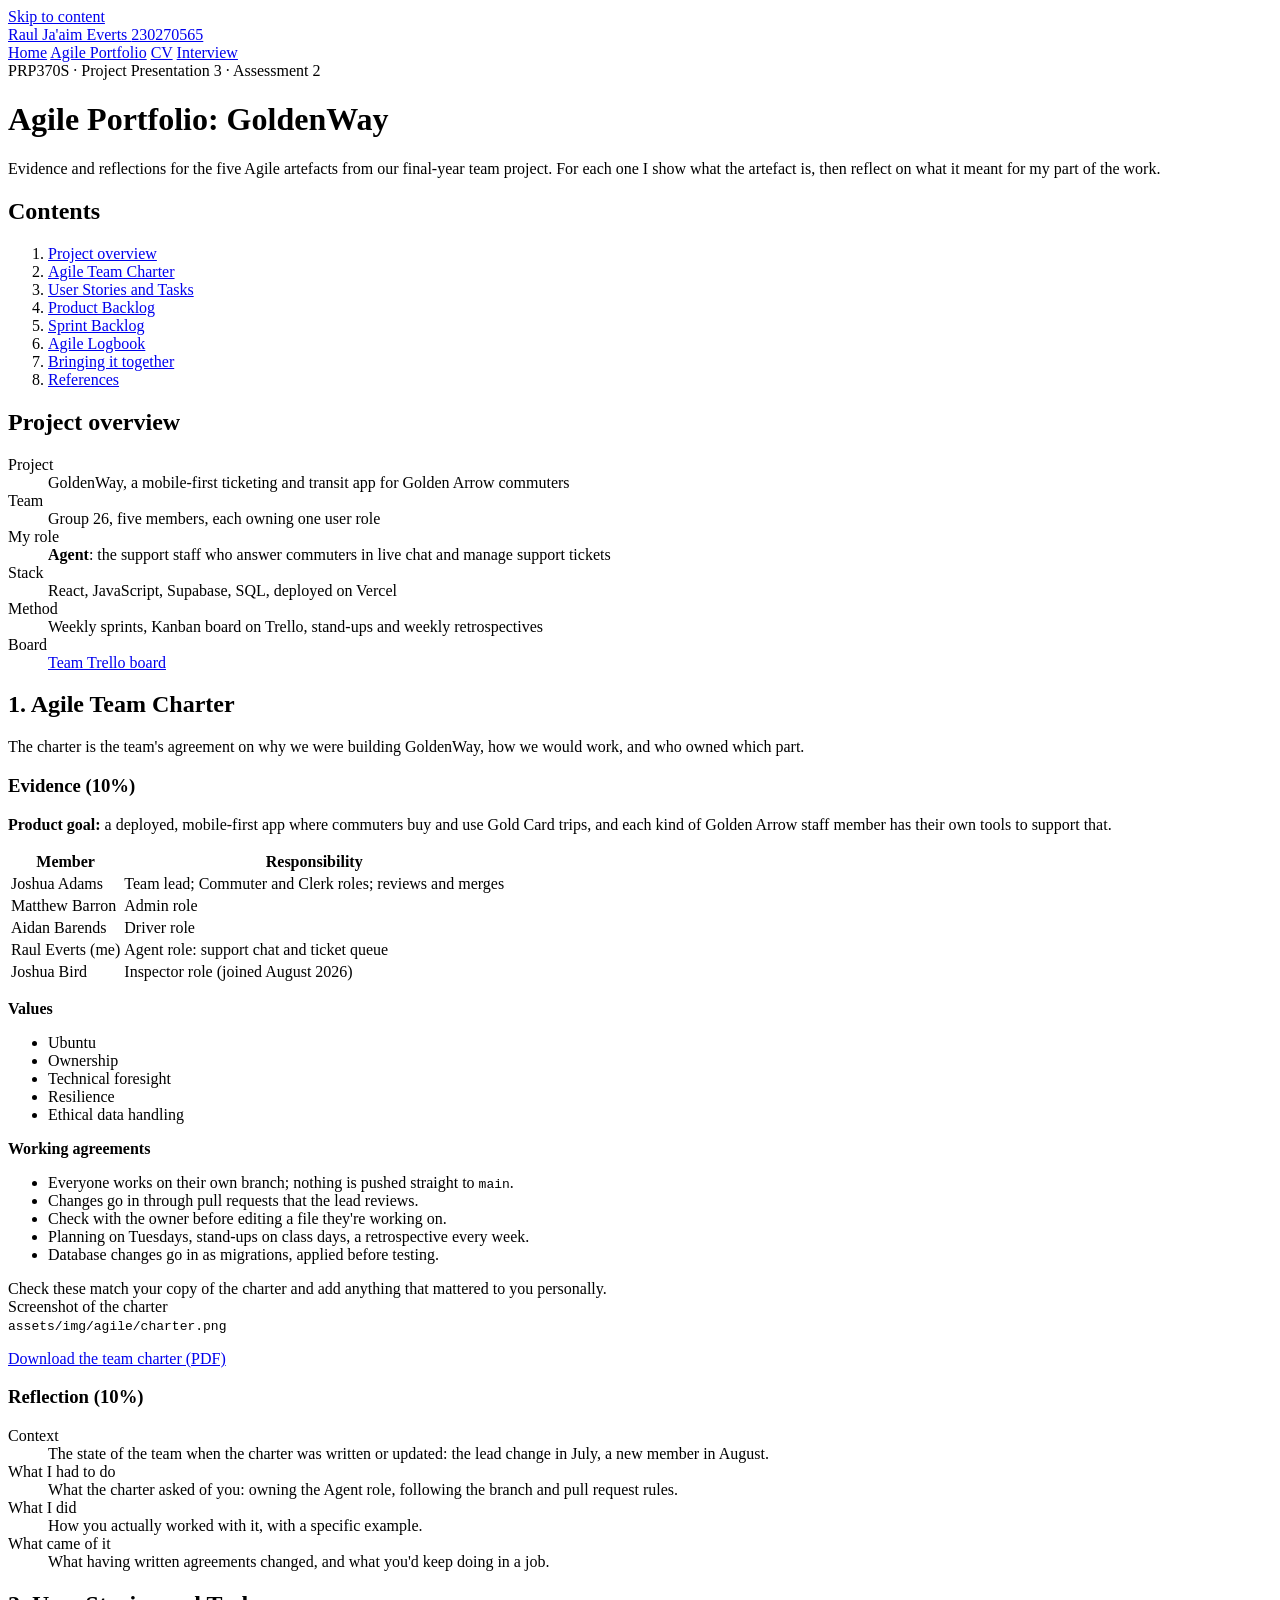
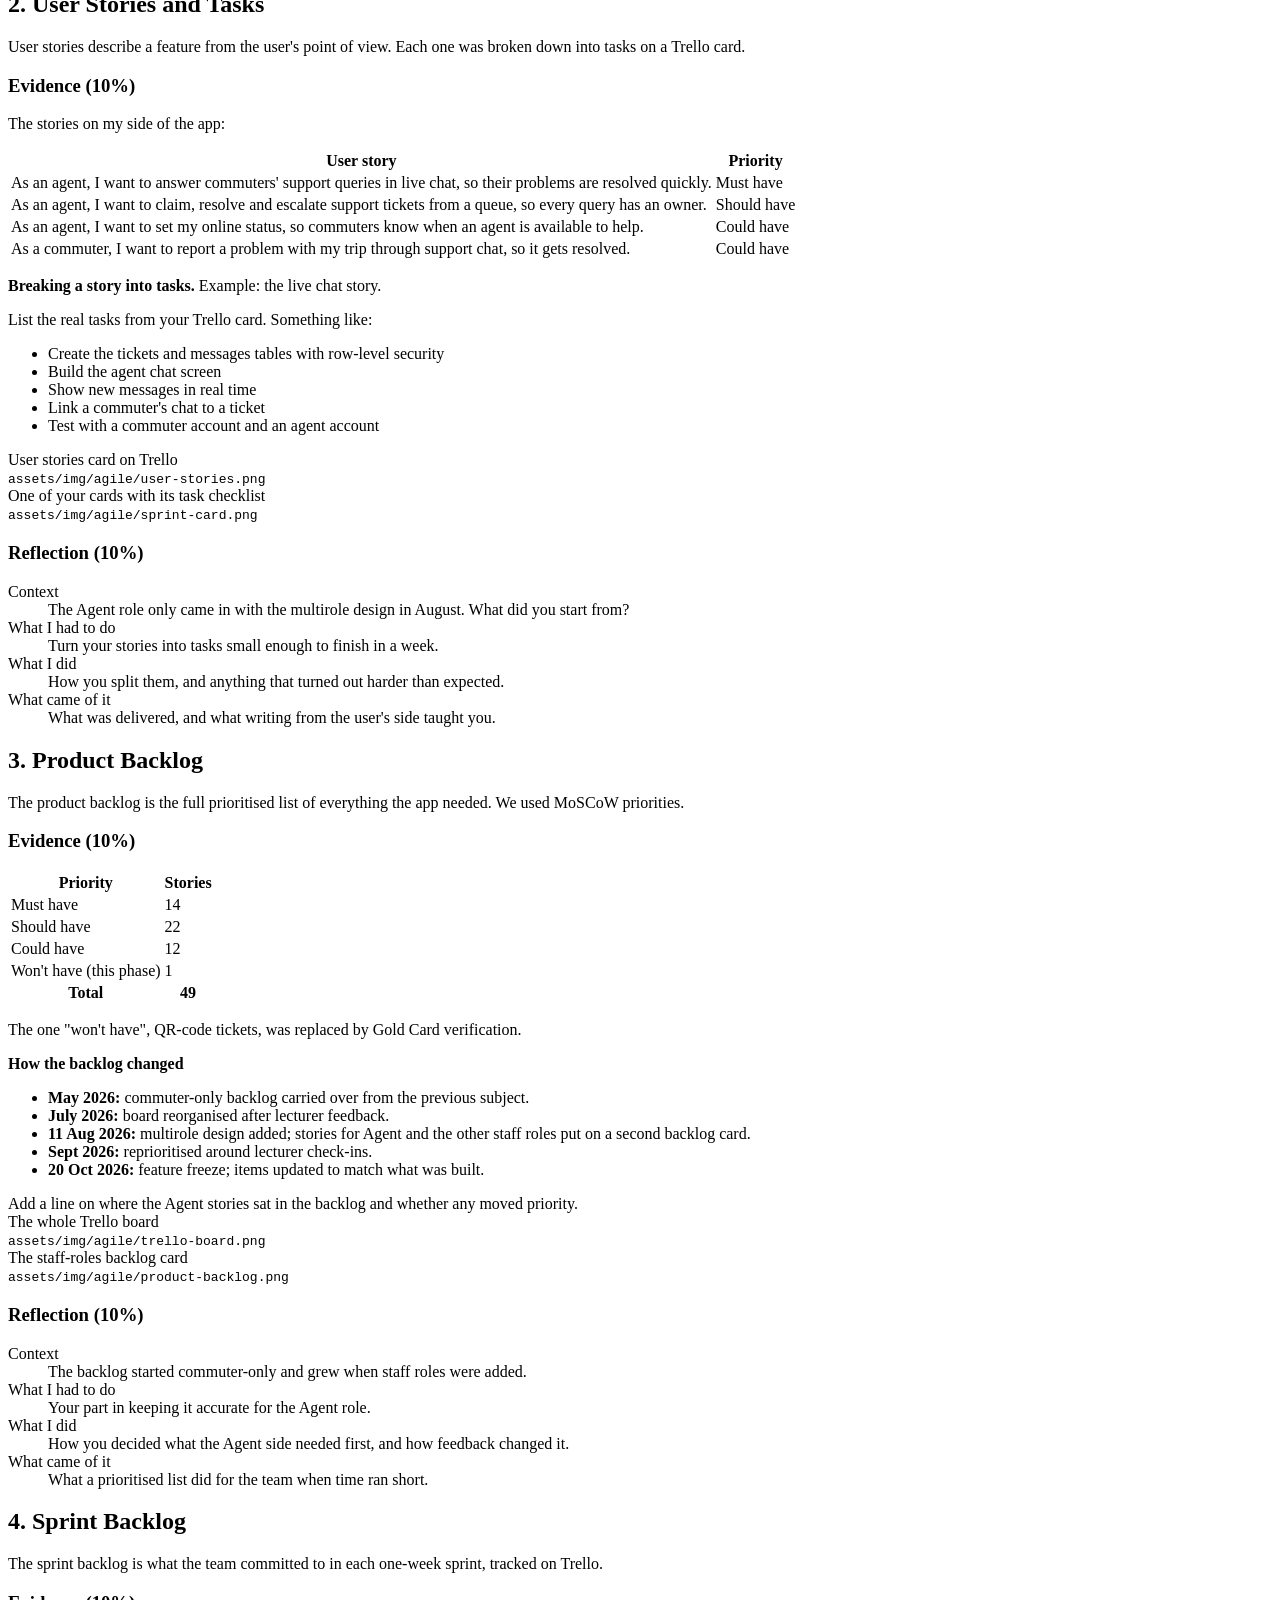
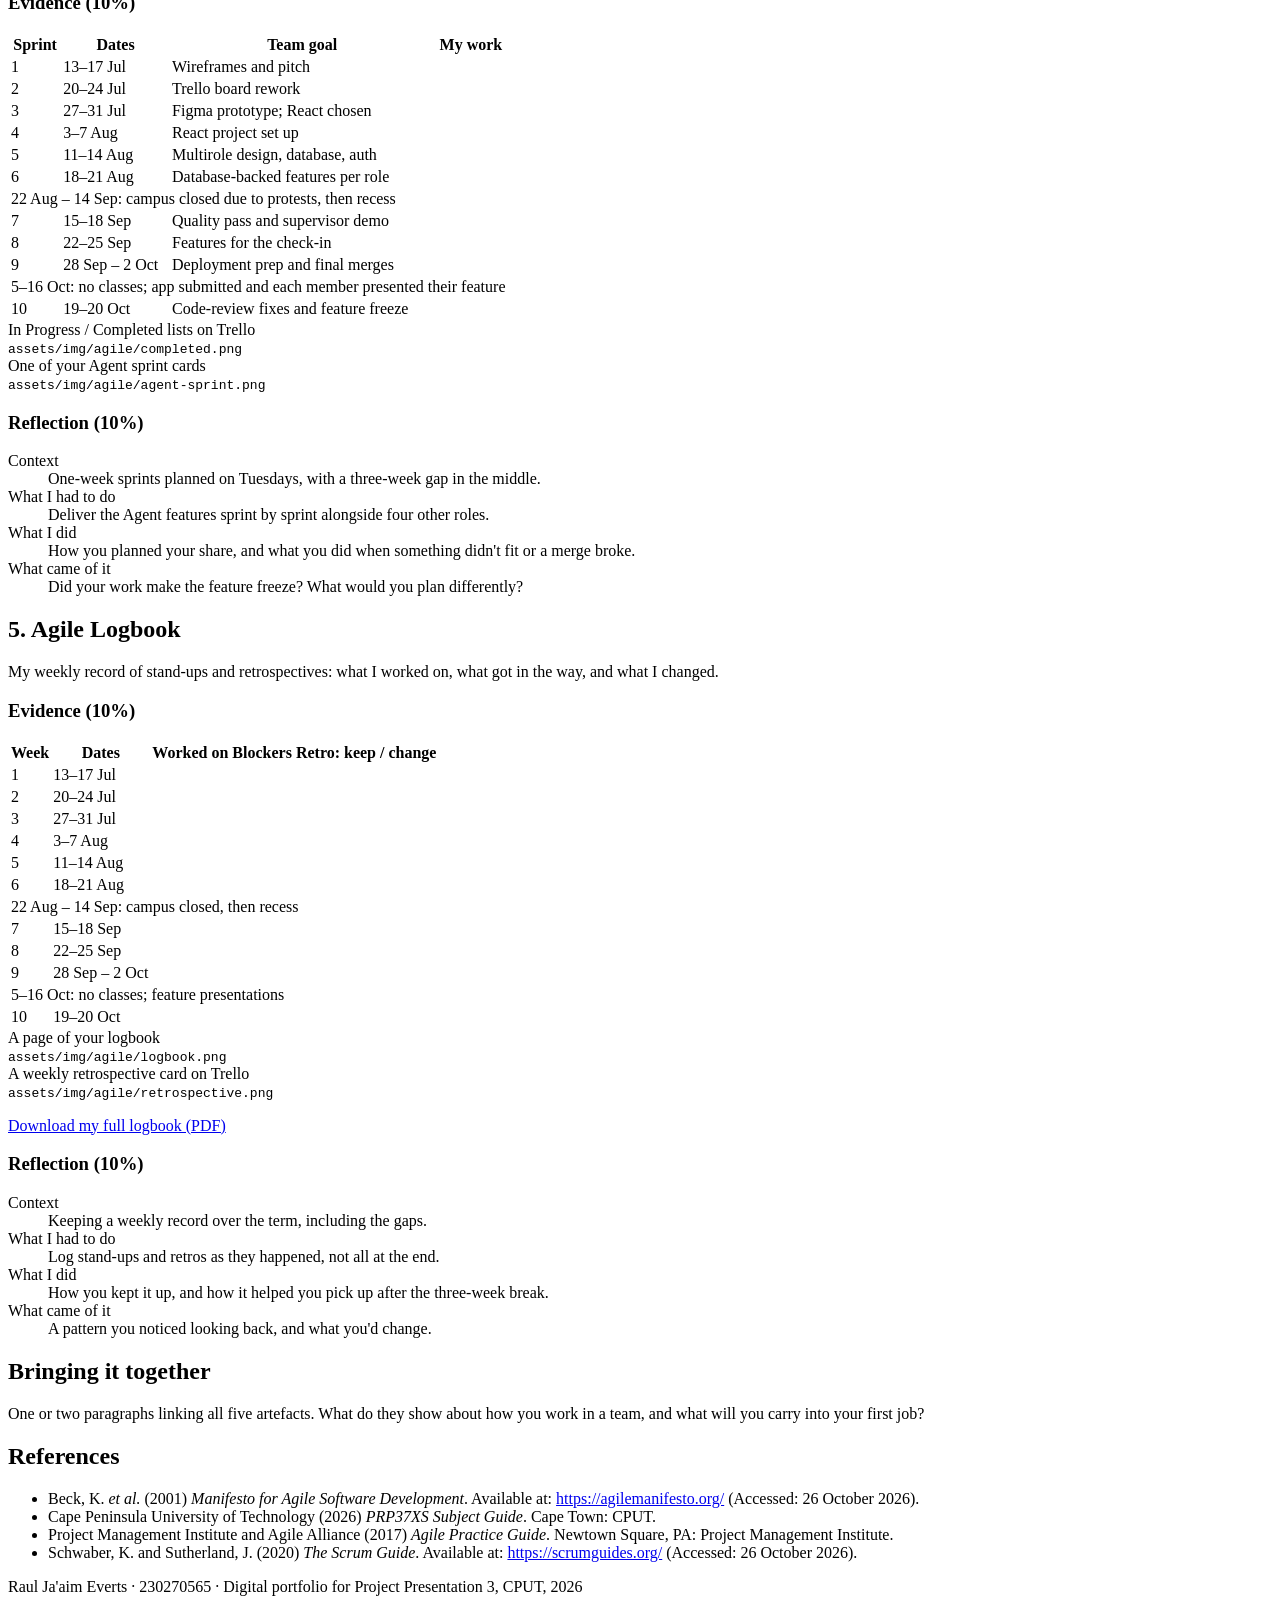
==== agile.html @ a8a61ed3 "Add files via upload" ====
<!doctype html>
<html lang="en">
<head>
  <meta charset="utf-8">
  <meta name="viewport" content="width=device-width, initial-scale=1">
  <title>Agile Portfolio | Raul Ja'aim Everts</title>
  <meta name="description" content="Agile evidence and reflections for the GoldenWay project, PRP3 Assessment 2.">
  <link rel="stylesheet" href="assets/css/style.css">
</head>
<body>
<a class="skip" href="#main">Skip to content</a>

<header class="site-header">
  <div class="wrap">
    <a class="site-name" href="index.html">Raul Ja'aim Everts <span>230270565</span></a>
    <nav class="nav">
      <a href="index.html">Home</a>
      <a href="agile.html" aria-current="page">Agile Portfolio</a>
      <a href="cv.html">CV</a>
      <a href="interview.html">Interview</a>
    </nav>
  </div>
</header>

<main id="main">
  <div class="wrap">

    <div class="page-title">
      <div class="label">PRP370S · Project Presentation 3 · Assessment 2</div>
      <h1>Agile Portfolio: GoldenWay</h1>
      <p>Evidence and reflections for the five Agile artefacts from our final-year team project. For each one I show what the artefact is, then reflect on what it meant for my part of the work.</p>
    </div>

    <div class="agile-layout">

      <aside class="contents">
        <nav>
          <h2>Contents</h2>
          <ol>
            <li><a href="#overview">Project overview</a></li>
            <li><a href="#charter">Agile Team Charter</a></li>
            <li><a href="#stories">User Stories and Tasks</a></li>
            <li><a href="#product">Product Backlog</a></li>
            <li><a href="#sprint">Sprint Backlog</a></li>
            <li><a href="#logbook">Agile Logbook</a></li>
            <li><a href="#workplace">Bringing it together</a></li>
            <li><a href="#references">References</a></li>
          </ol>
        </nav>
      </aside>

      <div>

        <!-- ================= OVERVIEW ================= -->
        <section id="overview" class="artefact">
          <h2>Project overview</h2>
          <dl class="facts">
            <dt>Project</dt><dd>GoldenWay, a mobile-first ticketing and transit app for Golden Arrow commuters</dd>
            <dt>Team</dt><dd>Group 26, five members, each owning one user role</dd>
            <dt>My role</dt><dd><strong>Agent</strong>: the support staff who answer commuters in live chat and manage support tickets</dd>
            <dt>Stack</dt><dd>React, JavaScript, Supabase, SQL, deployed on Vercel</dd>
            <dt>Method</dt><dd>Weekly sprints, Kanban board on Trello, stand-ups and weekly retrospectives</dd>
            <dt>Board</dt><dd><a href="https://trello.com/b/xyZiSfZl/goldenway-board-updated" target="_blank" rel="noopener">Team Trello board</a></dd>
            <!-- TODO: if the app is still live, add it here:
            <dt>Live app</dt><dd><a href="https://YOUR-VERCEL-LINK">Vercel link</a></dd> -->
          </dl>
        </section>

        <!-- ================= 1. CHARTER ================= -->
        <section id="charter" class="artefact">
          <h2>1. Agile Team Charter</h2>
          <p class="purpose">The charter is the team's agreement on why we were building GoldenWay, how we would work, and who owned which part.</p>

          <h3 class="part">Evidence <span>(10%)</span></h3>
          <p><strong>Product goal:</strong> a deployed, mobile-first app where commuters buy and use Gold Card trips, and each kind of Golden Arrow staff member has their own tools to support that.</p>

          <div class="table-wrap">
            <table>
              <thead><tr><th>Member</th><th>Responsibility</th></tr></thead>
              <tbody>
                <tr><td>Joshua Adams</td><td>Team lead; Commuter and Clerk roles; reviews and merges</td></tr>
                <tr><td>Matthew Barron</td><td>Admin role</td></tr>
                <tr><td>Aidan Barends</td><td>Driver role</td></tr>
                <tr class="mine"><td>Raul Everts (me)</td><td>Agent role: support chat and ticket queue</td></tr>
                <tr><td>Joshua Bird</td><td>Inspector role (joined August 2026)</td></tr>
              </tbody>
            </table>
          </div>

          <div class="two-col">
            <div>
              <p><strong>Values</strong></p>
              <ul>
                <li>Ubuntu</li>
                <li>Ownership</li>
                <li>Technical foresight</li>
                <li>Resilience</li>
                <li>Ethical data handling</li>
              </ul>
            </div>
            <div>
              <p><strong>Working agreements</strong></p>
              <ul>
                <li>Everyone works on their own branch; nothing is pushed straight to <code>main</code>.</li>
                <li>Changes go in through pull requests that the lead reviews.</li>
                <li>Check with the owner before editing a file they're working on.</li>
                <li>Planning on Tuesdays, stand-ups on class days, a retrospective every week.</li>
                <li>Database changes go in as migrations, applied before testing.</li>
              </ul>
            </div>
          </div>

          <div class="todo">Check these match your copy of the charter and add anything that mattered to you personally.</div>

          <div class="figures">
            <!-- TODO: save as assets/img/agile/charter.png then replace this div with:
                 <figure><img src="assets/img/agile/charter.png" alt="Agile Team Charter"><figcaption>Agile Team Charter</figcaption></figure> -->
            <div class="img-slot">Screenshot of the charter<br><code>assets/img/agile/charter.png</code></div>
          </div>
          <p><a href="assets/docs/Agile_Team_Charter.pdf">Download the team charter (PDF)</a></p>

          <h3 class="part">Reflection <span>(10%)</span></h3>
          <div class="reflection">
            <dl>
              <dt>Context</dt>
              <dd><div class="todo">The state of the team when the charter was written or updated: the lead change in July, a new member in August.</div></dd>
              <dt>What I had to do</dt>
              <dd><div class="todo">What the charter asked of you: owning the Agent role, following the branch and pull request rules.</div></dd>
              <dt>What I did</dt>
              <dd><div class="todo">How you actually worked with it, with a specific example.</div></dd>
              <dt>What came of it</dt>
              <dd><div class="todo">What having written agreements changed, and what you'd keep doing in a job.</div></dd>
            </dl>
          </div>
        </section>

        <!-- ================= 2. USER STORIES ================= -->
        <section id="stories" class="artefact">
          <h2>2. User Stories and Tasks</h2>
          <p class="purpose">User stories describe a feature from the user's point of view. Each one was broken down into tasks on a Trello card.</p>

          <h3 class="part">Evidence <span>(10%)</span></h3>
          <p>The stories on my side of the app:</p>
          <div class="table-wrap">
            <table>
              <thead><tr><th>User story</th><th>Priority</th></tr></thead>
              <tbody>
                <tr><td>As an agent, I want to answer commuters' support queries in live chat, so their problems are resolved quickly.</td><td class="nowrap">Must have</td></tr>
                <tr><td>As an agent, I want to claim, resolve and escalate support tickets from a queue, so every query has an owner.</td><td class="nowrap">Should have</td></tr>
                <tr><td>As an agent, I want to set my online status, so commuters know when an agent is available to help.</td><td class="nowrap">Could have</td></tr>
                <tr><td>As a commuter, I want to report a problem with my trip through support chat, so it gets resolved.</td><td class="nowrap">Could have</td></tr>
              </tbody>
            </table>
          </div>

          <p><strong>Breaking a story into tasks.</strong> Example: the live chat story.</p>
          <div class="todo">
            List the real tasks from your Trello card. Something like:
            <ul>
              <li>Create the tickets and messages tables with row-level security</li>
              <li>Build the agent chat screen</li>
              <li>Show new messages in real time</li>
              <li>Link a commuter's chat to a ticket</li>
              <li>Test with a commuter account and an agent account</li>
            </ul>
          </div>

          <div class="figures">
            <div class="img-slot">User stories card on Trello<br><code>assets/img/agile/user-stories.png</code></div>
            <div class="img-slot">One of your cards with its task checklist<br><code>assets/img/agile/sprint-card.png</code></div>
          </div>

          <h3 class="part">Reflection <span>(10%)</span></h3>
          <div class="reflection">
            <dl>
              <dt>Context</dt>
              <dd><div class="todo">The Agent role only came in with the multirole design in August. What did you start from?</div></dd>
              <dt>What I had to do</dt>
              <dd><div class="todo">Turn your stories into tasks small enough to finish in a week.</div></dd>
              <dt>What I did</dt>
              <dd><div class="todo">How you split them, and anything that turned out harder than expected.</div></dd>
              <dt>What came of it</dt>
              <dd><div class="todo">What was delivered, and what writing from the user's side taught you.</div></dd>
            </dl>
          </div>
        </section>

        <!-- ================= 3. PRODUCT BACKLOG ================= -->
        <section id="product" class="artefact">
          <h2>3. Product Backlog</h2>
          <p class="purpose">The product backlog is the full prioritised list of everything the app needed. We used MoSCoW priorities.</p>

          <h3 class="part">Evidence <span>(10%)</span></h3>
          <div class="two-col">
            <div>
              <div class="table-wrap">
                <table>
                  <thead><tr><th>Priority</th><th>Stories</th></tr></thead>
                  <tbody>
                    <tr><td>Must have</td><td class="num">14</td></tr>
                    <tr><td>Should have</td><td class="num">22</td></tr>
                    <tr><td>Could have</td><td class="num">12</td></tr>
                    <tr><td>Won't have (this phase)</td><td class="num">1</td></tr>
                    <tr><th>Total</th><th class="num">49</th></tr>
                  </tbody>
                </table>
              </div>
              <p class="muted small">The one "won't have", QR-code tickets, was replaced by Gold Card verification.</p>
            </div>
            <div>
              <p><strong>How the backlog changed</strong></p>
              <ul>
                <li><strong>May 2026:</strong> commuter-only backlog carried over from the previous subject.</li>
                <li><strong>July 2026:</strong> board reorganised after lecturer feedback.</li>
                <li><strong>11 Aug 2026:</strong> multirole design added; stories for Agent and the other staff roles put on a second backlog card.</li>
                <li><strong>Sept 2026:</strong> reprioritised around lecturer check-ins.</li>
                <li><strong>20 Oct 2026:</strong> feature freeze; items updated to match what was built.</li>
              </ul>
            </div>
          </div>
          <div class="todo">Add a line on where the Agent stories sat in the backlog and whether any moved priority.</div>

          <div class="figures">
            <div class="img-slot">The whole Trello board<br><code>assets/img/agile/trello-board.png</code></div>
            <div class="img-slot">The staff-roles backlog card<br><code>assets/img/agile/product-backlog.png</code></div>
          </div>

          <h3 class="part">Reflection <span>(10%)</span></h3>
          <div class="reflection">
            <dl>
              <dt>Context</dt>
              <dd><div class="todo">The backlog started commuter-only and grew when staff roles were added.</div></dd>
              <dt>What I had to do</dt>
              <dd><div class="todo">Your part in keeping it accurate for the Agent role.</div></dd>
              <dt>What I did</dt>
              <dd><div class="todo">How you decided what the Agent side needed first, and how feedback changed it.</div></dd>
              <dt>What came of it</dt>
              <dd><div class="todo">What a prioritised list did for the team when time ran short.</div></dd>
            </dl>
          </div>
        </section>

        <!-- ================= 4. SPRINT BACKLOG ================= -->
        <section id="sprint" class="artefact">
          <h2>4. Sprint Backlog</h2>
          <p class="purpose">The sprint backlog is what the team committed to in each one-week sprint, tracked on Trello.</p>

          <h3 class="part">Evidence <span>(10%)</span></h3>
          <div class="table-wrap">
            <table>
              <thead><tr><th>Sprint</th><th>Dates</th><th>Team goal</th><th>My work</th></tr></thead>
              <tbody>
                <tr><td>1</td><td class="nowrap">13–17 Jul</td><td>Wireframes and pitch</td><td><div class="todo"></div></td></tr>
                <tr><td>2</td><td class="nowrap">20–24 Jul</td><td>Trello board rework</td><td><div class="todo"></div></td></tr>
                <tr><td>3</td><td class="nowrap">27–31 Jul</td><td>Figma prototype; React chosen</td><td><div class="todo"></div></td></tr>
                <tr><td>4</td><td class="nowrap">3–7 Aug</td><td>React project set up</td><td><div class="todo"></div></td></tr>
                <tr><td>5</td><td class="nowrap">11–14 Aug</td><td>Multirole design, database, auth</td><td><div class="todo"></div></td></tr>
                <tr><td>6</td><td class="nowrap">18–21 Aug</td><td>Database-backed features per role</td><td><div class="todo"></div></td></tr>
                <tr class="note"><td colspan="4">22 Aug – 14 Sep: campus closed due to protests, then recess</td></tr>
                <tr><td>7</td><td class="nowrap">15–18 Sep</td><td>Quality pass and supervisor demo</td><td><div class="todo"></div></td></tr>
                <tr><td>8</td><td class="nowrap">22–25 Sep</td><td>Features for the check-in</td><td><div class="todo"></div></td></tr>
                <tr><td>9</td><td class="nowrap">28 Sep – 2 Oct</td><td>Deployment prep and final merges</td><td><div class="todo"></div></td></tr>
                <tr class="note"><td colspan="4">5–16 Oct: no classes; app submitted and each member presented their feature</td></tr>
                <tr><td>10</td><td class="nowrap">19–20 Oct</td><td>Code-review fixes and feature freeze</td><td><div class="todo"></div></td></tr>
              </tbody>
            </table>
          </div>

          <div class="figures">
            <div class="img-slot">In Progress / Completed lists on Trello<br><code>assets/img/agile/completed.png</code></div>
            <div class="img-slot">One of your Agent sprint cards<br><code>assets/img/agile/agent-sprint.png</code></div>
          </div>

          <h3 class="part">Reflection <span>(10%)</span></h3>
          <div class="reflection">
            <dl>
              <dt>Context</dt>
              <dd><div class="todo">One-week sprints planned on Tuesdays, with a three-week gap in the middle.</div></dd>
              <dt>What I had to do</dt>
              <dd><div class="todo">Deliver the Agent features sprint by sprint alongside four other roles.</div></dd>
              <dt>What I did</dt>
              <dd><div class="todo">How you planned your share, and what you did when something didn't fit or a merge broke.</div></dd>
              <dt>What came of it</dt>
              <dd><div class="todo">Did your work make the feature freeze? What would you plan differently?</div></dd>
            </dl>
          </div>
        </section>

        <!-- ================= 5. LOGBOOK ================= -->
        <section id="logbook" class="artefact">
          <h2>5. Agile Logbook</h2>
          <p class="purpose">My weekly record of stand-ups and retrospectives: what I worked on, what got in the way, and what I changed.</p>

          <h3 class="part">Evidence <span>(10%)</span></h3>
          <!-- Replace each empty todo cell with your own text. -->
          <div class="table-wrap">
            <table>
              <thead><tr><th>Week</th><th>Dates</th><th>Worked on</th><th>Blockers</th><th>Retro: keep / change</th></tr></thead>
              <tbody>
                <tr><td>1</td><td class="nowrap">13–17 Jul</td><td><div class="todo"></div></td><td><div class="todo"></div></td><td><div class="todo"></div></td></tr>
                <tr><td>2</td><td class="nowrap">20–24 Jul</td><td><div class="todo"></div></td><td><div class="todo"></div></td><td><div class="todo"></div></td></tr>
                <tr><td>3</td><td class="nowrap">27–31 Jul</td><td><div class="todo"></div></td><td><div class="todo"></div></td><td><div class="todo"></div></td></tr>
                <tr><td>4</td><td class="nowrap">3–7 Aug</td><td><div class="todo"></div></td><td><div class="todo"></div></td><td><div class="todo"></div></td></tr>
                <tr><td>5</td><td class="nowrap">11–14 Aug</td><td><div class="todo"></div></td><td><div class="todo"></div></td><td><div class="todo"></div></td></tr>
                <tr><td>6</td><td class="nowrap">18–21 Aug</td><td><div class="todo"></div></td><td><div class="todo"></div></td><td><div class="todo"></div></td></tr>
                <tr class="note"><td colspan="5">22 Aug – 14 Sep: campus closed, then recess</td></tr>
                <tr><td>7</td><td class="nowrap">15–18 Sep</td><td><div class="todo"></div></td><td><div class="todo"></div></td><td><div class="todo"></div></td></tr>
                <tr><td>8</td><td class="nowrap">22–25 Sep</td><td><div class="todo"></div></td><td><div class="todo"></div></td><td><div class="todo"></div></td></tr>
                <tr><td>9</td><td class="nowrap">28 Sep – 2 Oct</td><td><div class="todo"></div></td><td><div class="todo"></div></td><td><div class="todo"></div></td></tr>
                <tr class="note"><td colspan="5">5–16 Oct: no classes; feature presentations</td></tr>
                <tr><td>10</td><td class="nowrap">19–20 Oct</td><td><div class="todo"></div></td><td><div class="todo"></div></td><td><div class="todo"></div></td></tr>
              </tbody>
            </table>
          </div>

          <div class="figures">
            <div class="img-slot">A page of your logbook<br><code>assets/img/agile/logbook.png</code></div>
            <div class="img-slot">A weekly retrospective card on Trello<br><code>assets/img/agile/retrospective.png</code></div>
          </div>
          <p><a href="assets/docs/Logbook_230270565.pdf">Download my full logbook (PDF)</a></p>

          <h3 class="part">Reflection <span>(10%)</span></h3>
          <div class="reflection">
            <dl>
              <dt>Context</dt>
              <dd><div class="todo">Keeping a weekly record over the term, including the gaps.</div></dd>
              <dt>What I had to do</dt>
              <dd><div class="todo">Log stand-ups and retros as they happened, not all at the end.</div></dd>
              <dt>What I did</dt>
              <dd><div class="todo">How you kept it up, and how it helped you pick up after the three-week break.</div></dd>
              <dt>What came of it</dt>
              <dd><div class="todo">A pattern you noticed looking back, and what you'd change.</div></dd>
            </dl>
          </div>
        </section>

        <!-- ================= CONNECT ================= -->
        <section id="workplace" class="workplace">
          <h2>Bringing it together</h2>
          <div class="todo">One or two paragraphs linking all five artefacts. What do they show about how you work in a team, and what will you carry into your first job?</div>
        </section>

        <section id="references">
          <h2>References</h2>
          <ul class="refs">
            <li>Beck, K. <em>et al.</em> (2001) <em>Manifesto for Agile Software Development</em>. Available at: <a href="https://agilemanifesto.org/">https://agilemanifesto.org/</a> (Accessed: 26 October 2026).</li>
            <li>Cape Peninsula University of Technology (2026) <em>PRP37XS Subject Guide</em>. Cape Town: CPUT.</li>
            <li>Project Management Institute and Agile Alliance (2017) <em>Agile Practice Guide</em>. Newtown Square, PA: Project Management Institute.</li>
            <li>Schwaber, K. and Sutherland, J. (2020) <em>The Scrum Guide</em>. Available at: <a href="https://scrumguides.org/">https://scrumguides.org/</a> (Accessed: 26 October 2026).</li>
          </ul>
        </section>

      </div>
    </div>
  </div>
</main>

<footer class="site-footer">
  <div class="wrap">Raul Ja'aim Everts · 230270565 · Digital portfolio for Project Presentation 3, CPUT, 2026</div>
</footer>
</body>
</html>
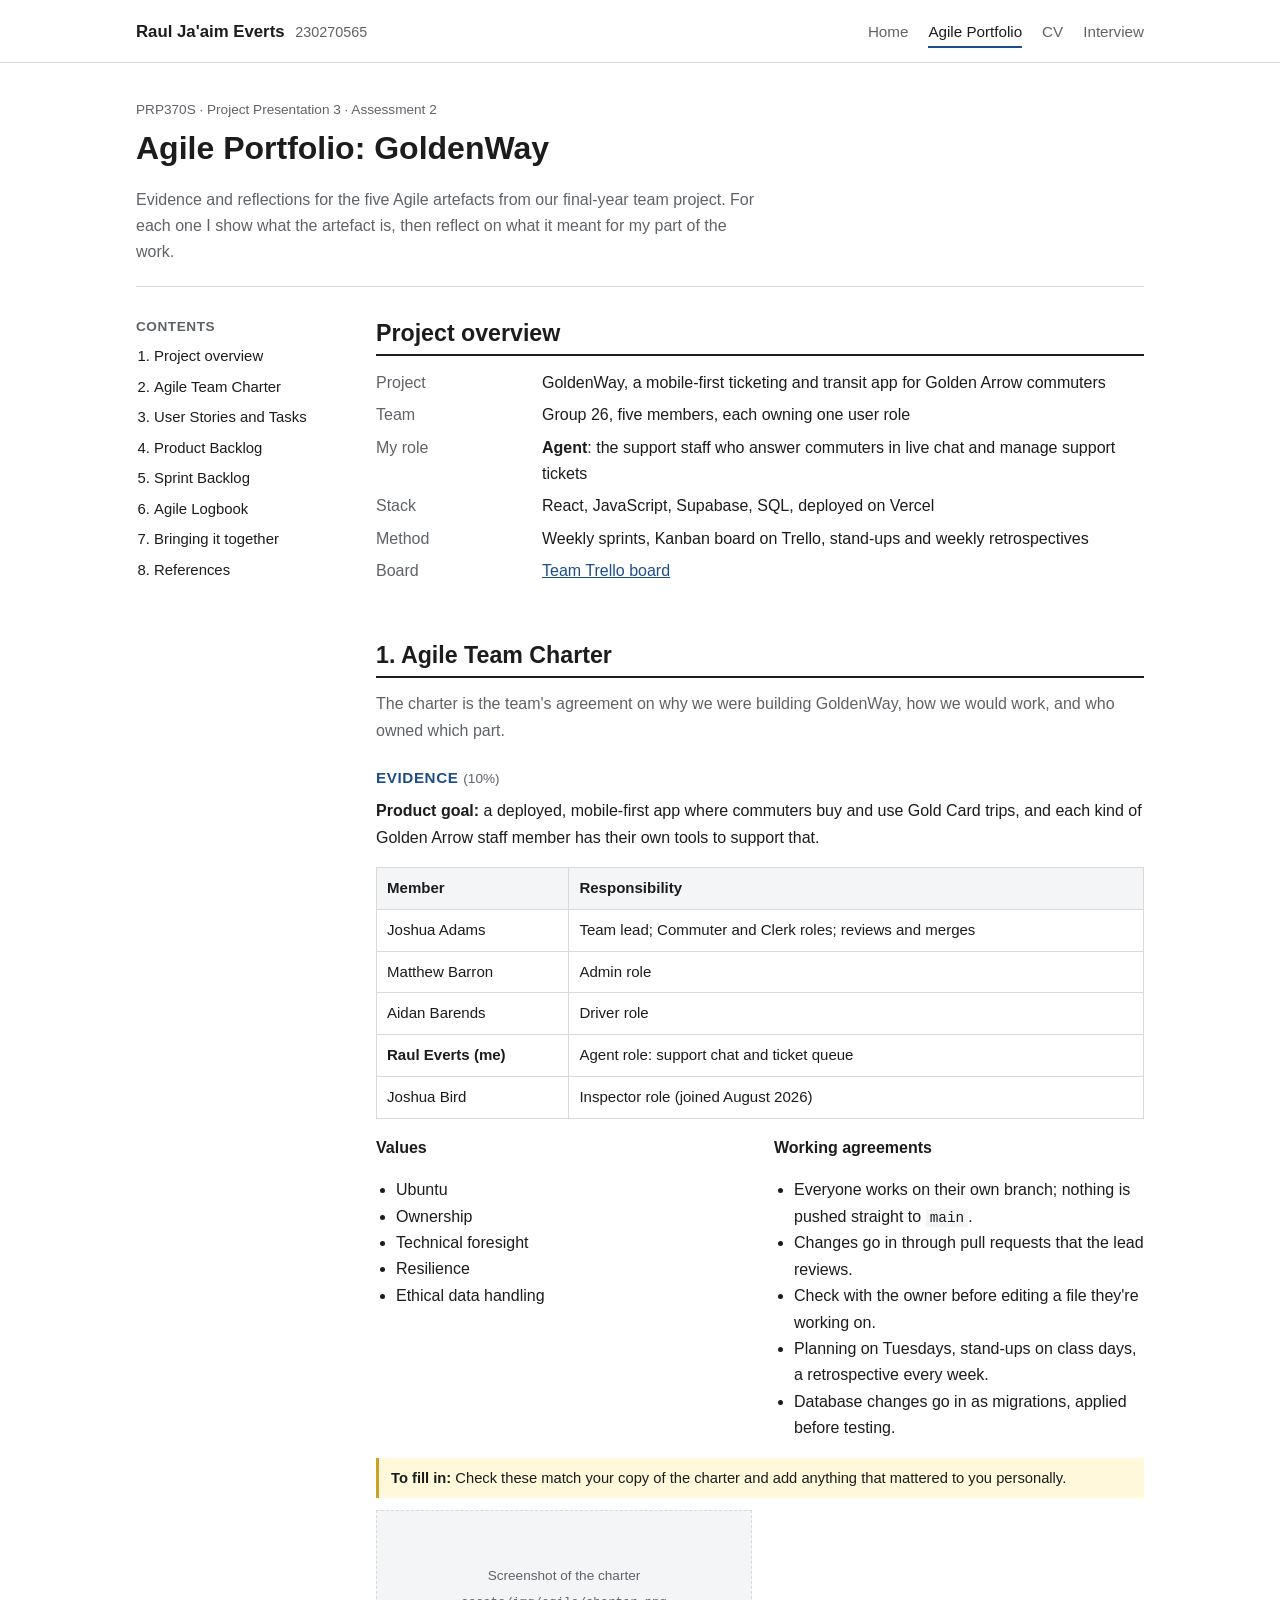
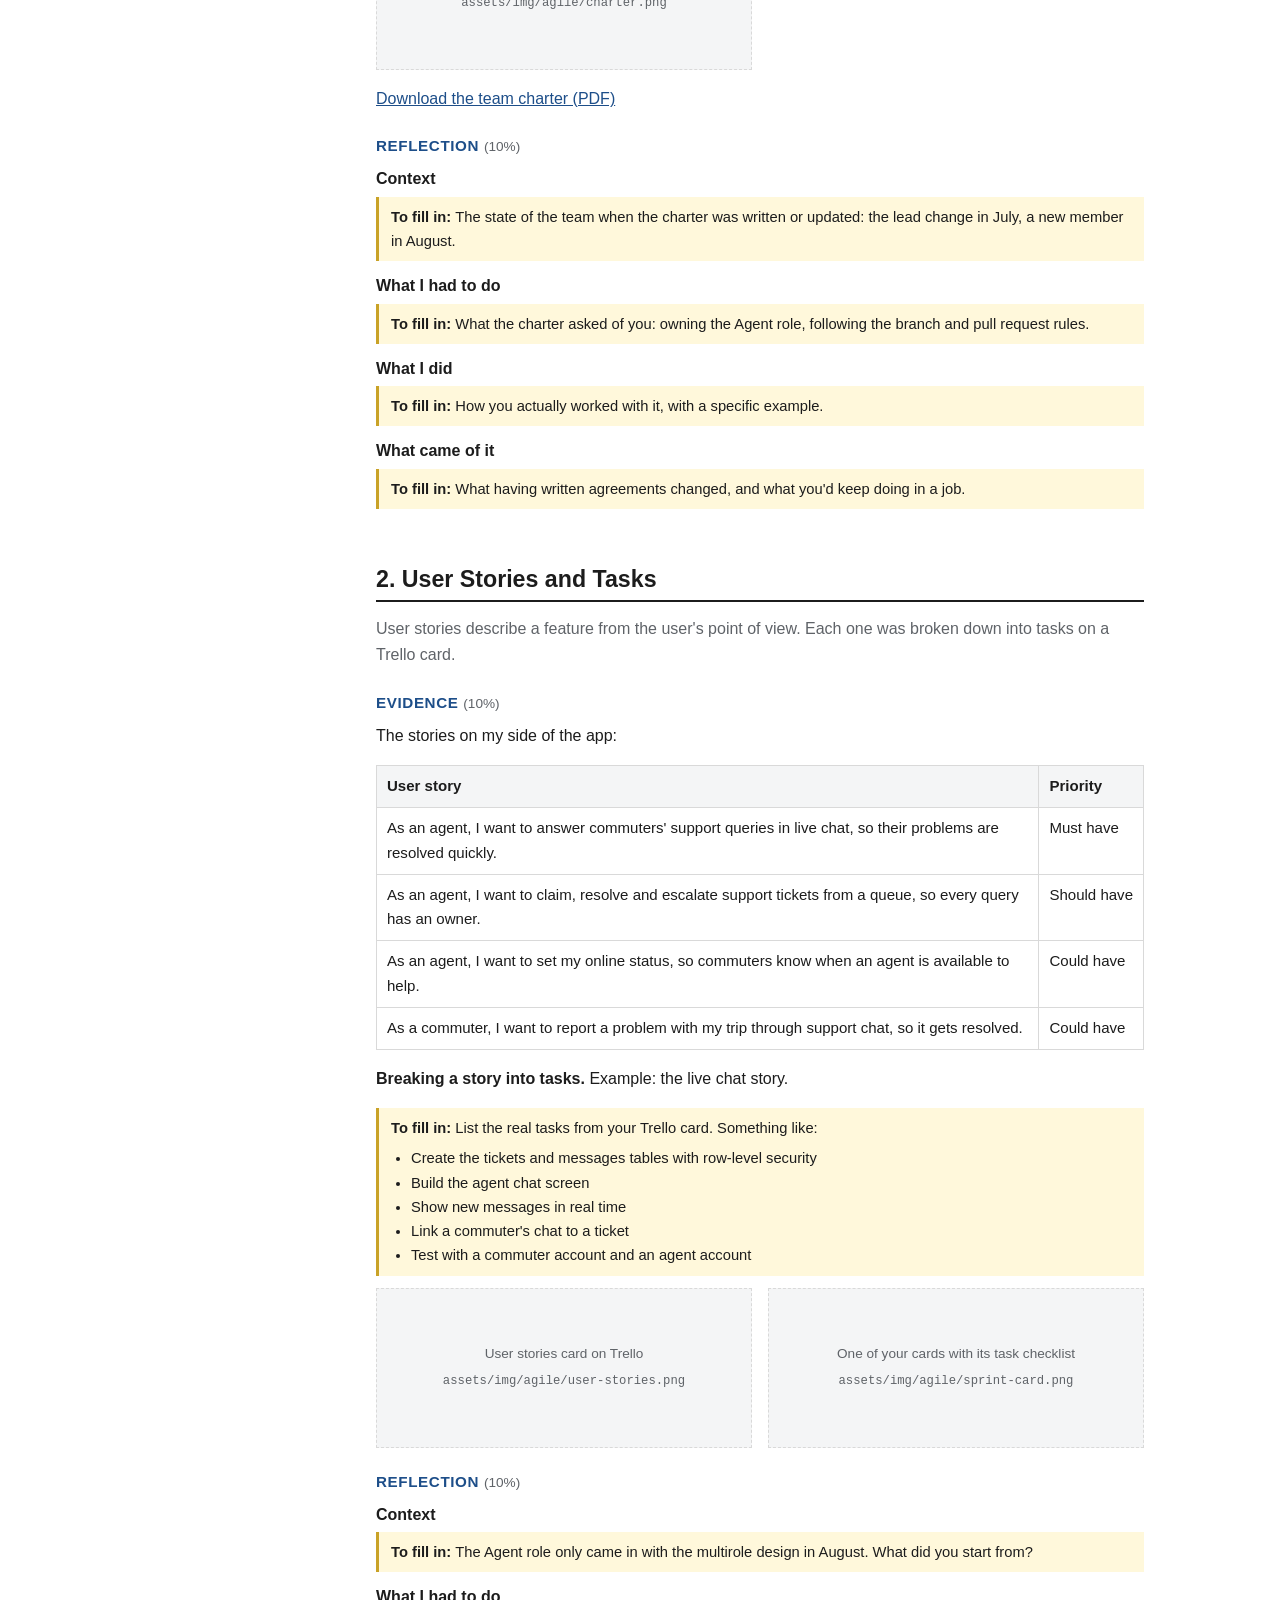
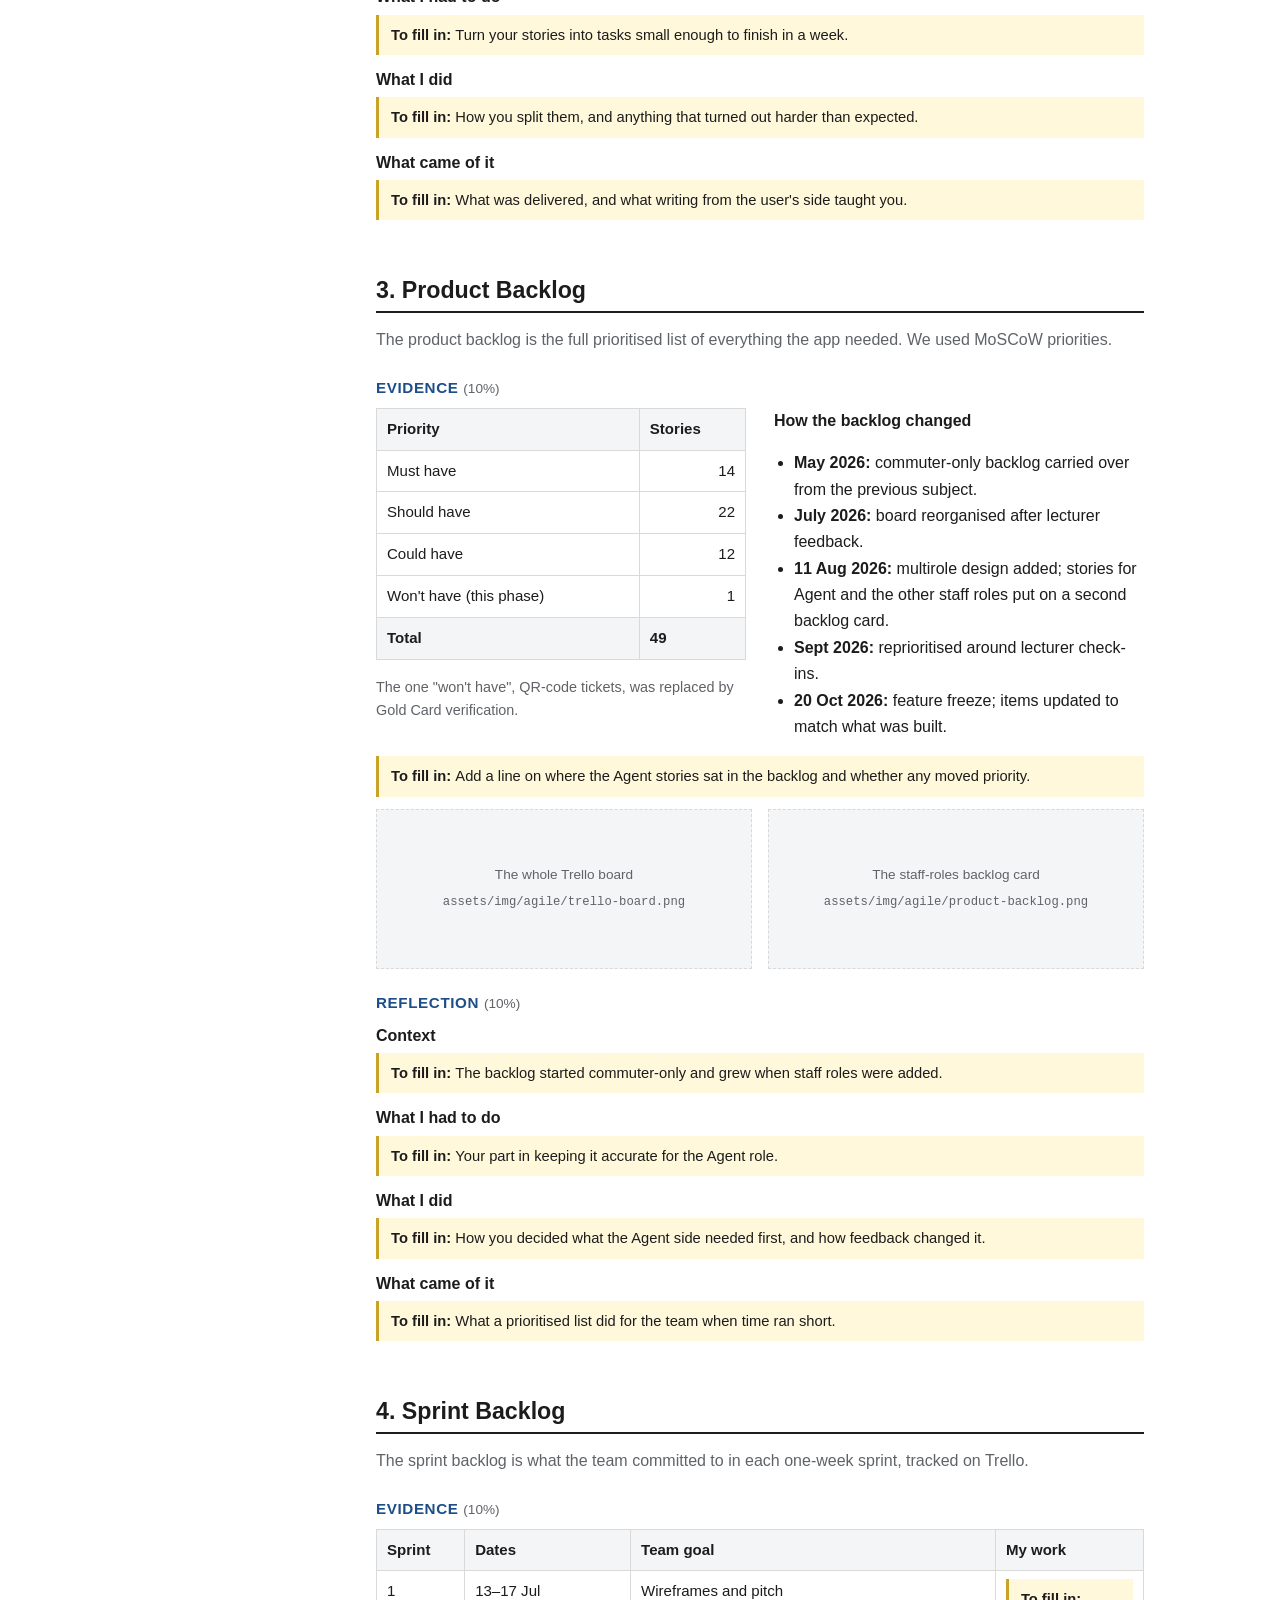
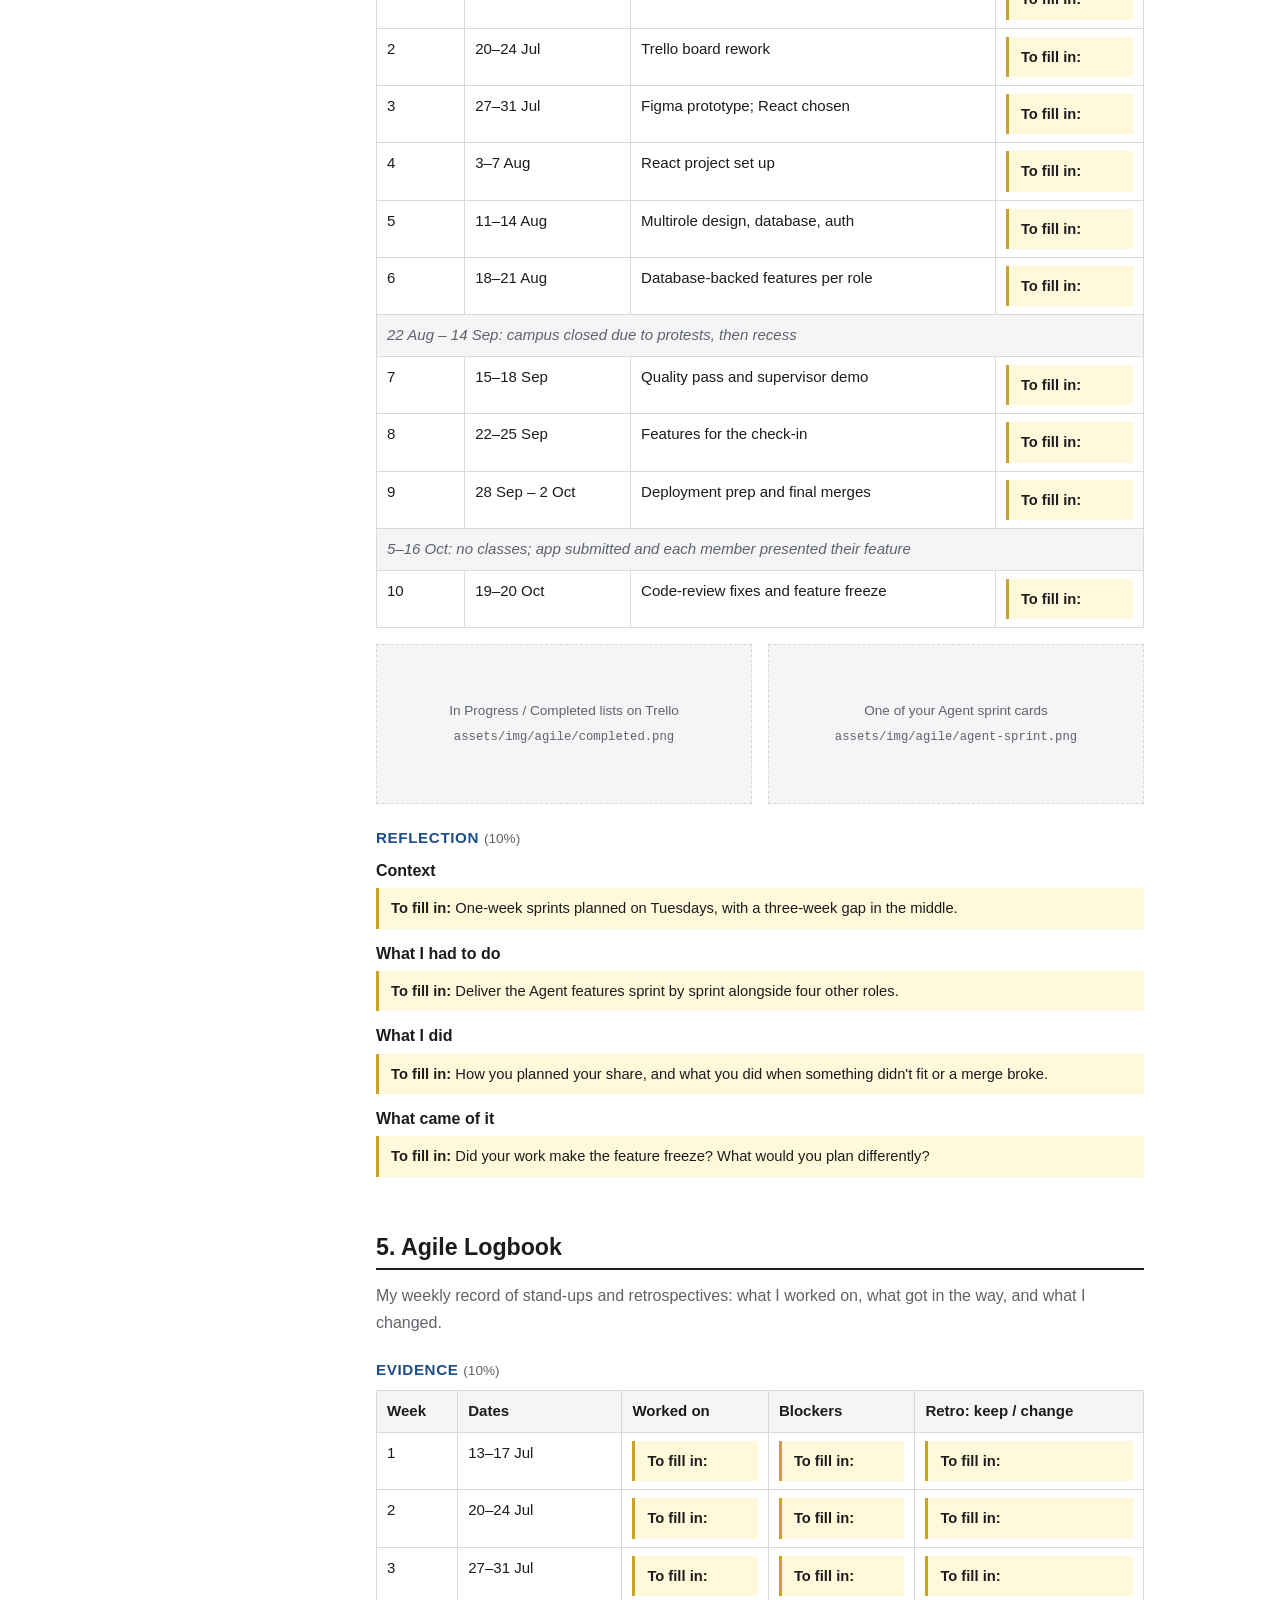
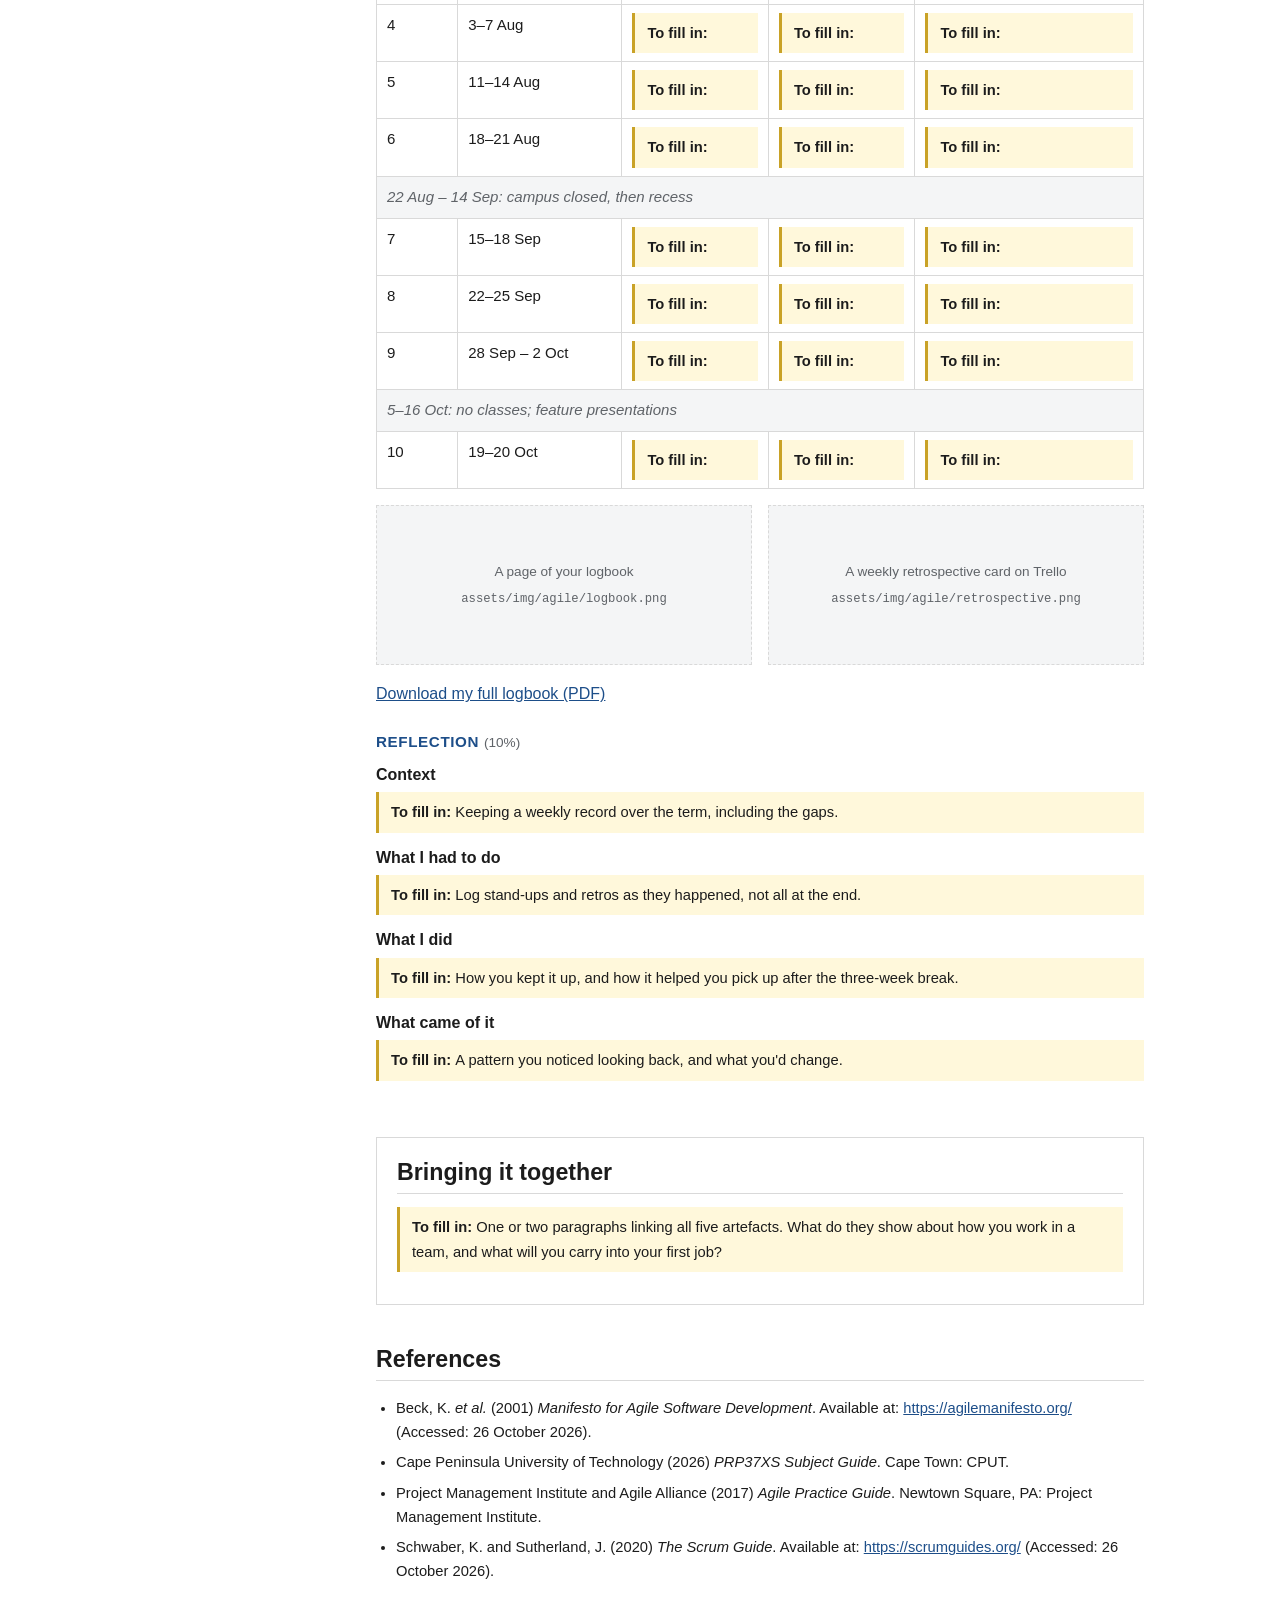
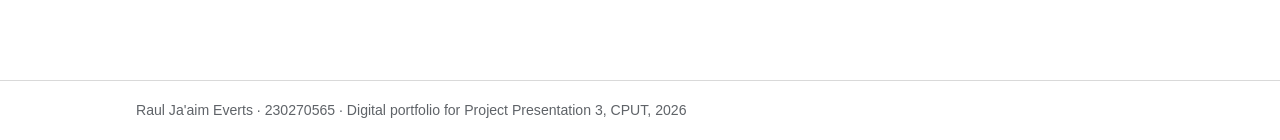
==== commit 2cb35a49: "Add files via upload" ====
--- a/agile.html
+++ b/agile.html
@@ -5,7 +5,7 @@
   <meta name="viewport" content="width=device-width, initial-scale=1">
   <title>Agile Portfolio | Raul Ja'aim Everts</title>
   <meta name="description" content="Agile evidence and reflections for the GoldenWay project, PRP3 Assessment 2.">
-  <link rel="stylesheet" href="assets/css/style.css">
+  <link rel="stylesheet" href="style.css">
 </head>
 <body>
 <a class="skip" href="#main">Skip to content</a>
--- a/style.css
+++ b/style.css
@@ -0,0 +1,197 @@
+/* Raul Everts — Digital Portfolio (PRP3, CPUT)
+   Plain CSS, no frameworks, no build step. */
+
+:root {
+  --bg: #ffffff;
+  --text: #1c1c1c;
+  --muted: #5f6368;
+  --line: #d9d9d9;
+  --soft: #f4f5f6;
+  --accent: #1d4e89;       /* plain navy */
+  --todo: #fff8db;
+  --todo-line: #c9a227;
+  --max: 1040px;
+  --font: -apple-system, BlinkMacSystemFont, "Segoe UI", Roboto, "Helvetica Neue", Arial, sans-serif;
+  --mono: ui-monospace, "SFMono-Regular", Consolas, "Liberation Mono", monospace;
+}
+
+@media (prefers-color-scheme: dark) {
+  :root {
+    --bg: #161718;
+    --text: #e6e6e6;
+    --muted: #a0a4a8;
+    --line: #34373a;
+    --soft: #1f2123;
+    --accent: #7fb0e8;
+    --todo: #2b2714;
+    --todo-line: #8c7420;
+  }
+}
+
+* { box-sizing: border-box; }
+body {
+  margin: 0;
+  background: var(--bg);
+  color: var(--text);
+  font-family: var(--font);
+  font-size: 16px;
+  line-height: 1.65;
+}
+img { max-width: 100%; display: block; }
+a { color: var(--accent); }
+h1, h2, h3, h4 { line-height: 1.25; margin: 0 0 .6em; }
+h1 { font-size: 2rem; }
+h2 { font-size: 1.45rem; }
+h3 { font-size: 1.1rem; }
+p { margin: 0 0 1em; }
+code { font-family: var(--mono); font-size: .9em; background: var(--soft); padding: 1px 4px; }
+ul, ol { padding-left: 20px; }
+
+.skip { position: absolute; left: -999px; }
+.skip:focus { left: 12px; top: 12px; background: var(--text); color: var(--bg); padding: 6px 10px; }
+
+.wrap { max-width: var(--max); margin: 0 auto; padding: 0 16px; }
+.muted { color: var(--muted); }
+.small { font-size: .9rem; }
+
+/* ---------- Header ---------- */
+.site-header { border-bottom: 1px solid var(--line); }
+.site-header .wrap {
+  display: flex; flex-wrap: wrap; align-items: baseline; justify-content: space-between;
+  gap: 8px 24px; padding-top: 18px; padding-bottom: 14px;
+}
+.site-name { font-weight: 700; font-size: 1.05rem; color: var(--text); text-decoration: none; }
+.site-name span { font-weight: 400; color: var(--muted); font-size: .9rem; margin-left: 6px; }
+.nav { display: flex; flex-wrap: wrap; gap: 4px 20px; }
+.nav a { color: var(--muted); text-decoration: none; font-size: .95rem; padding-bottom: 2px; border-bottom: 2px solid transparent; }
+.nav a:hover { color: var(--text); }
+.nav a[aria-current="page"] { color: var(--text); border-bottom-color: var(--accent); }
+
+/* ---------- Page ---------- */
+main { padding: 36px 0 56px; }
+.page-title { padding-bottom: 20px; border-bottom: 1px solid var(--line); margin-bottom: 32px; }
+.page-title .label { font-size: .85rem; color: var(--muted); margin-bottom: 6px; }
+.page-title p { color: var(--muted); max-width: 70ch; margin-bottom: 0; }
+
+section { margin-bottom: 40px; }
+section > h2 { padding-bottom: 6px; border-bottom: 1px solid var(--line); }
+
+.button {
+  display: inline-block; padding: 8px 14px; border: 1px solid var(--accent);
+  color: var(--accent); text-decoration: none; font-size: .95rem; border-radius: 3px;
+}
+.button:hover { background: var(--accent); color: var(--bg); }
+.buttons { display: flex; flex-wrap: wrap; gap: 10px; margin: 14px 0 0; }
+
+/* Key/value facts list */
+.facts { display: grid; grid-template-columns: 150px 1fr; gap: 6px 16px; margin: 0; }
+.facts dt { color: var(--muted); }
+.facts dd { margin: 0; }
+@media (max-width: 560px) {
+  .facts { grid-template-columns: 1fr; gap: 0; }
+  .facts dd { margin-bottom: 8px; }
+}
+
+.two-col { display: grid; grid-template-columns: 1fr 1fr; gap: 28px; }
+@media (max-width: 700px) { .two-col { grid-template-columns: 1fr; gap: 0; } }
+
+.inline-list { list-style: none; padding: 0; margin: 0; }
+.inline-list li { display: inline; }
+.inline-list li:not(:last-child)::after { content: " · "; color: var(--muted); }
+
+/* Tables */
+.table-wrap { overflow-x: auto; margin-bottom: 16px; }
+table { width: 100%; border-collapse: collapse; font-size: .94rem; }
+th, td { text-align: left; padding: 8px 10px; border: 1px solid var(--line); vertical-align: top; }
+th { background: var(--soft); font-weight: 600; }
+td.num { text-align: right; white-space: nowrap; }
+td.nowrap { white-space: nowrap; }
+tr.note td { color: var(--muted); font-style: italic; background: var(--soft); }
+tr.mine td:first-child { font-weight: 600; }
+
+/* ---------- TODO placeholders (search for "todo" in the HTML) ---------- */
+.todo {
+  background: var(--todo);
+  border-left: 3px solid var(--todo-line);
+  padding: 8px 12px;
+  font-size: .92rem;
+  margin: 0 0 12px;
+}
+.todo::before { content: "To fill in: "; font-weight: 700; }
+.todo ul { margin: 6px 0 0; }
+td .todo { margin: 0; }
+
+/* Screenshot slots */
+.figures { display: grid; grid-template-columns: 1fr 1fr; gap: 16px; margin: 12px 0 16px; }
+@media (max-width: 600px) { .figures { grid-template-columns: 1fr; } }
+figure { margin: 0; }
+figure img { border: 1px solid var(--line); }
+figcaption { font-size: .85rem; color: var(--muted); margin-top: 4px; }
+.img-slot {
+  border: 1px dashed var(--line); background: var(--soft);
+  min-height: 160px; display: flex; flex-direction: column; align-items: center; justify-content: center; gap: 4px;
+  text-align: center; padding: 12px; font-size: .85rem; color: var(--muted);
+}
+.img-slot code { background: none; }
+
+/* ---------- Home ---------- */
+.intro { max-width: 70ch; }
+.project { padding: 14px 0; border-bottom: 1px solid var(--line); }
+.project:first-of-type { padding-top: 0; }
+.project h3 { margin-bottom: 2px; }
+.project .meta { font-size: .88rem; color: var(--muted); margin-bottom: 6px; }
+.project p { margin-bottom: 4px; }
+
+/* ---------- Agile page: sidebar contents + artefacts ---------- */
+.agile-layout { display: grid; grid-template-columns: 200px 1fr; gap: 40px; }
+.contents { font-size: .93rem; }
+.contents nav { position: sticky; top: 20px; }
+.contents h2 { font-size: .85rem; text-transform: uppercase; letter-spacing: .04em; color: var(--muted); border: 0; padding: 0; }
+.contents ol { margin: 0; padding-left: 18px; }
+.contents li { margin-bottom: 6px; }
+.contents a { color: var(--text); text-decoration: none; }
+.contents a:hover { color: var(--accent); text-decoration: underline; }
+@media (max-width: 820px) {
+  .agile-layout { grid-template-columns: 1fr; gap: 0; }
+  .contents { border: 1px solid var(--line); padding: 12px 16px; margin-bottom: 28px; }
+  .contents nav { position: static; }
+}
+
+.artefact { margin-bottom: 56px; scroll-margin-top: 16px; }
+.artefact > h2 { padding-bottom: 6px; border-bottom: 2px solid var(--text); }
+.artefact > .purpose { color: var(--muted); }
+.artefact h3.part {
+  font-size: .95rem; text-transform: uppercase; letter-spacing: .04em;
+  margin: 24px 0 10px; color: var(--accent);
+}
+.artefact h3.part span { color: var(--muted); font-weight: 400; text-transform: none; letter-spacing: 0; font-size: .85rem; }
+
+.reflection dl { margin: 0; }
+.reflection dt { font-weight: 700; margin-top: 10px; }
+.reflection dd { margin: 4px 0 0; }
+
+.workplace { border: 1px solid var(--line); padding: 20px; margin-bottom: 40px; }
+
+.refs { font-size: .92rem; }
+.refs li { margin-bottom: 6px; }
+
+/* ---------- CV ---------- */
+.cv-layout { display: grid; grid-template-columns: 1fr 260px; gap: 40px; }
+@media (max-width: 760px) { .cv-layout { grid-template-columns: 1fr; gap: 0; } }
+.cv-side section > h2 { font-size: 1.05rem; }
+.cv-side ul { list-style: none; padding: 0; margin: 0; }
+.cv-side li { margin-bottom: 6px; }
+.entry { margin-bottom: 16px; }
+.entry .head { display: flex; flex-wrap: wrap; justify-content: space-between; gap: 0 12px; }
+.entry .when { color: var(--muted); font-size: .9rem; }
+.entry p { margin: 2px 0 0; color: var(--muted); }
+
+/* ---------- Interview ---------- */
+video { width: 100%; background: #000; display: block; }
+.reflection-block { margin-top: 32px; }
+
+/* ---------- Footer ---------- */
+.site-footer { border-top: 1px solid var(--line); padding: 18px 0; font-size: .88rem; color: var(--muted); }
+
+/* Let wide tables scroll inside their box instead of stretching the page */
+.agile-layout > *, .cv-layout > *, .two-col > * { min-width: 0; }
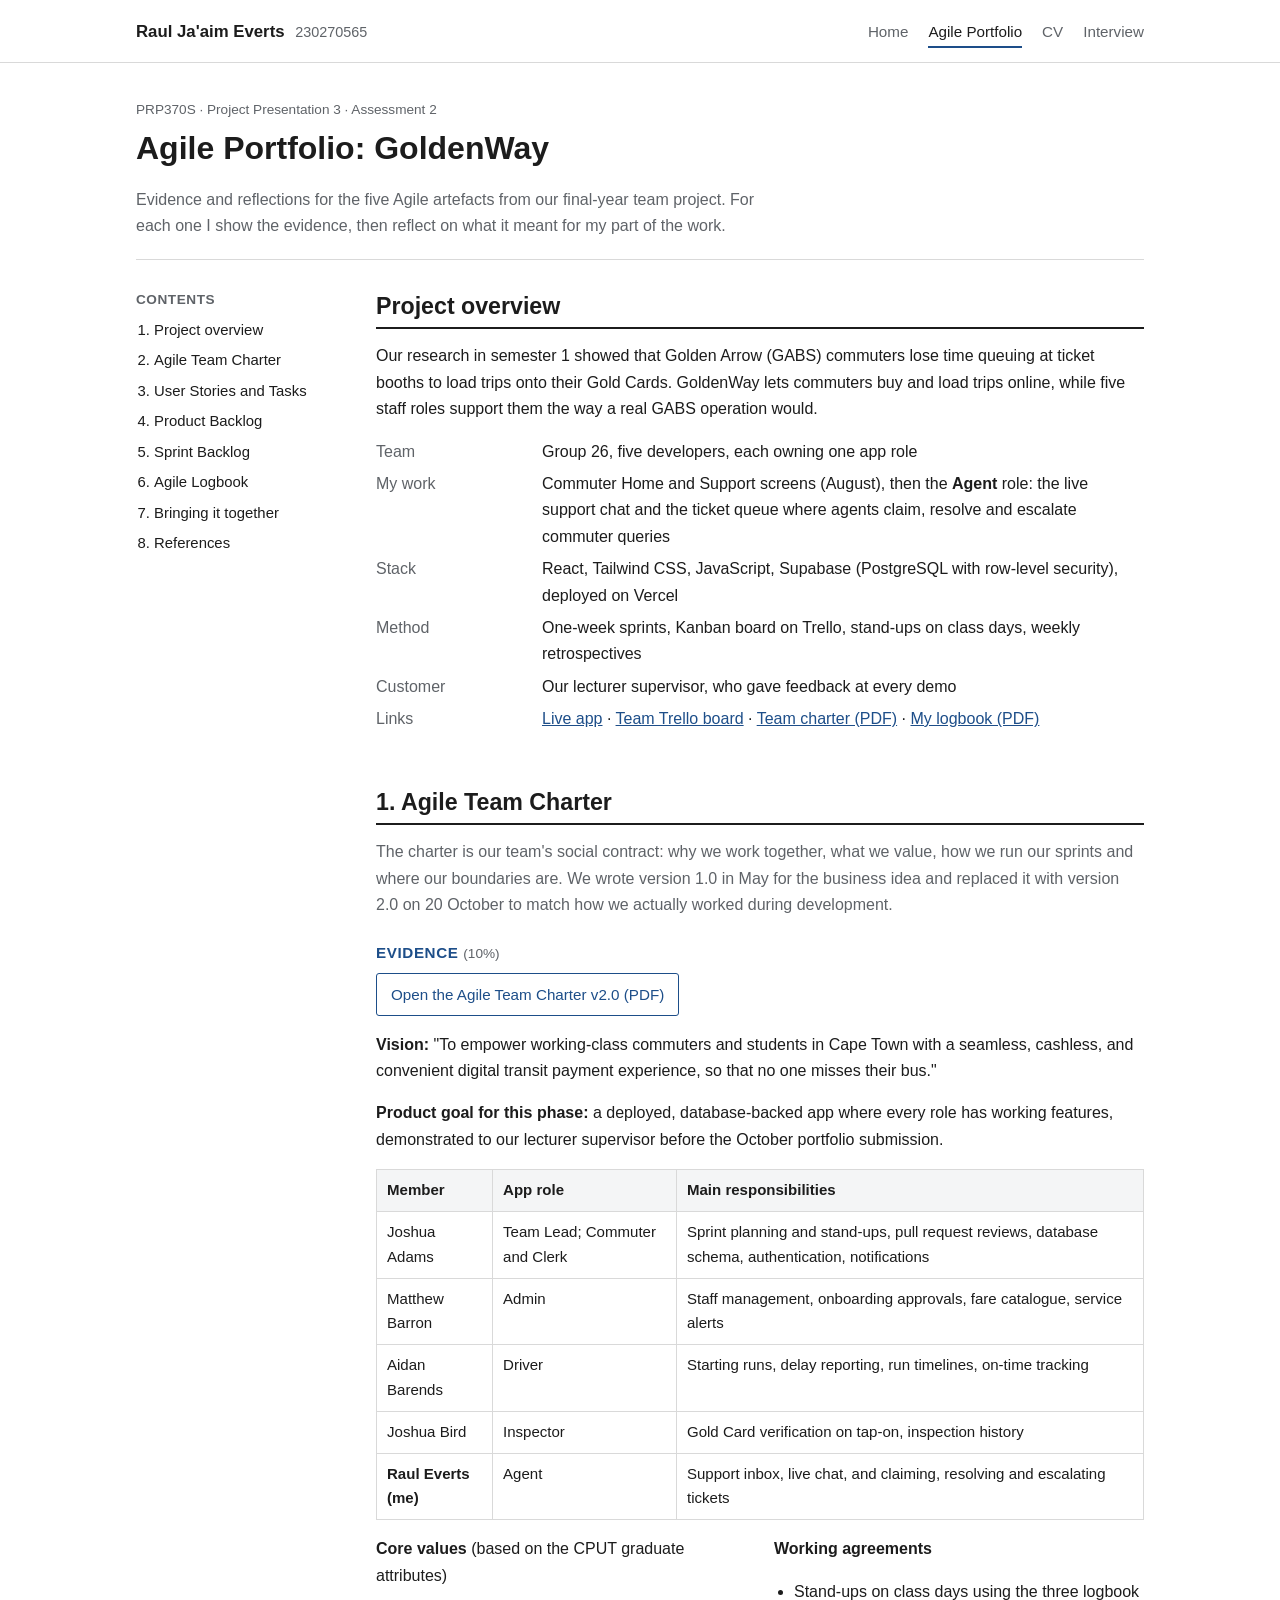
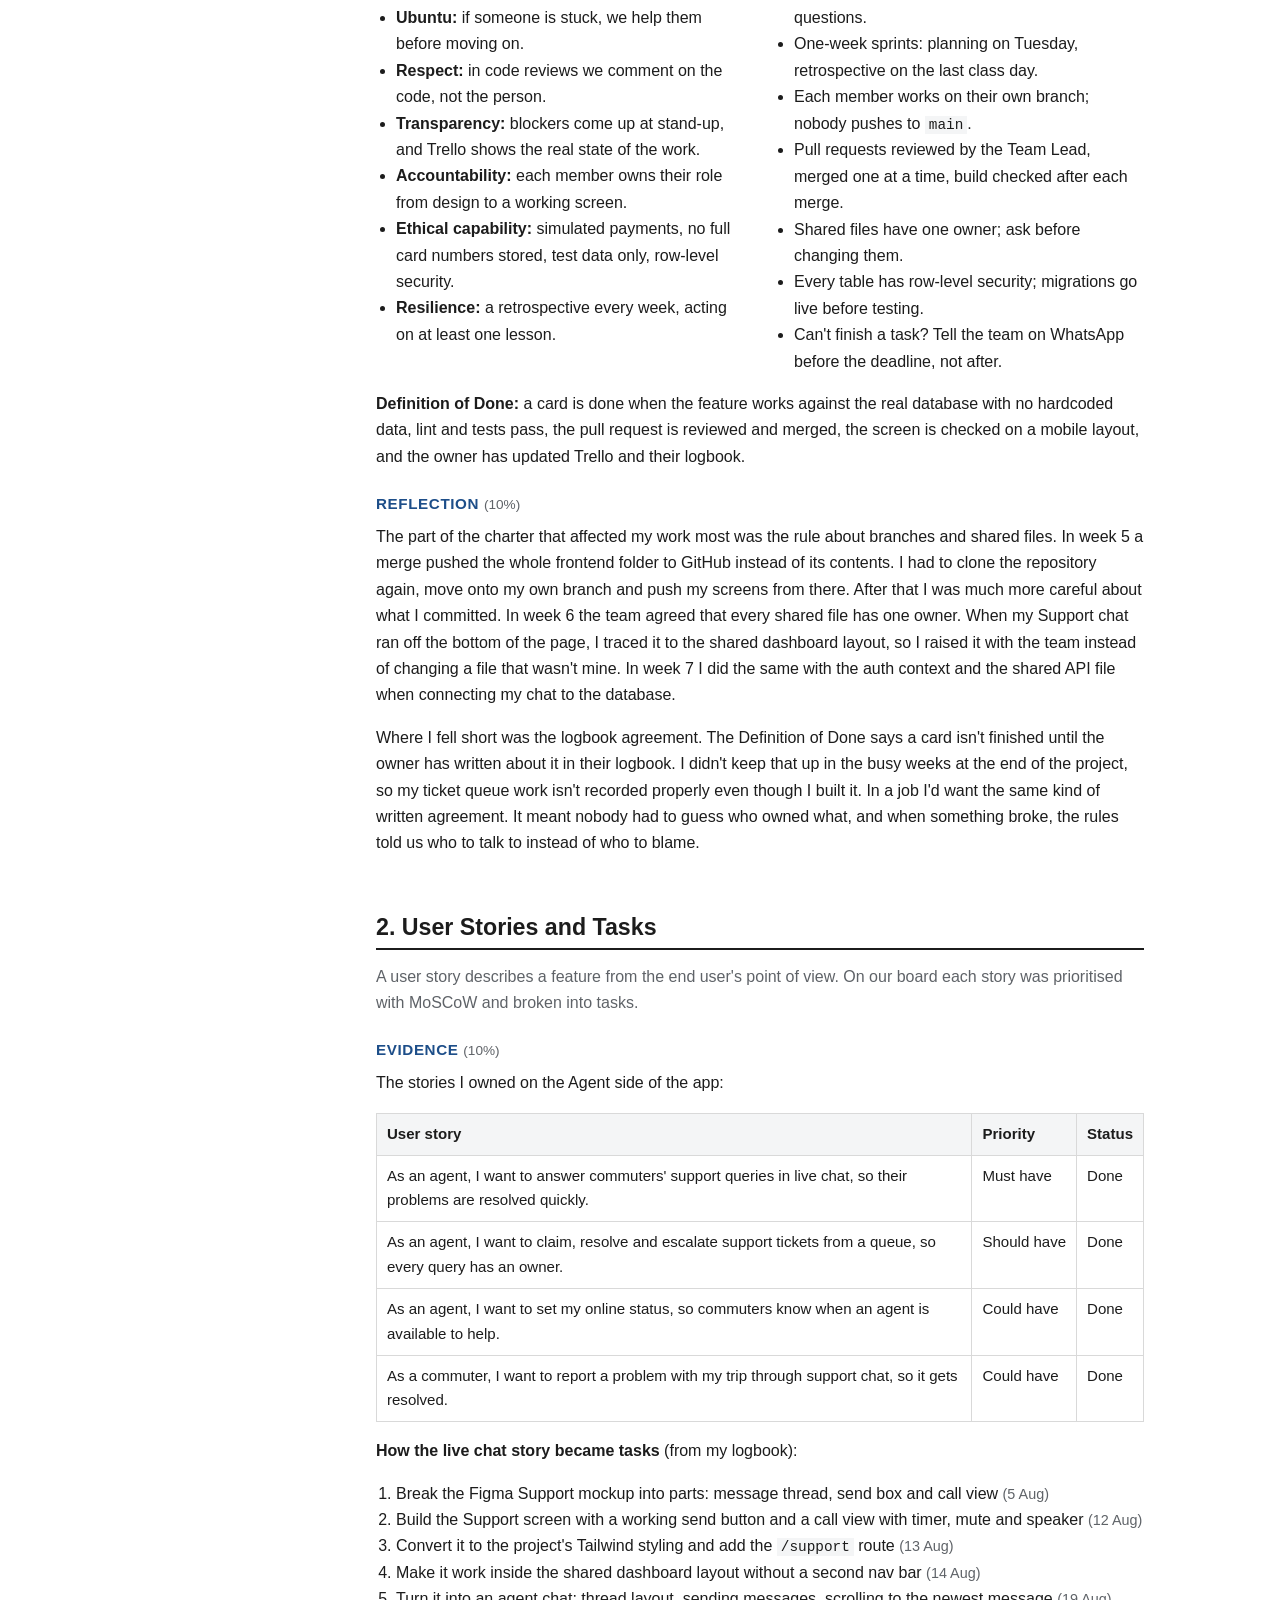
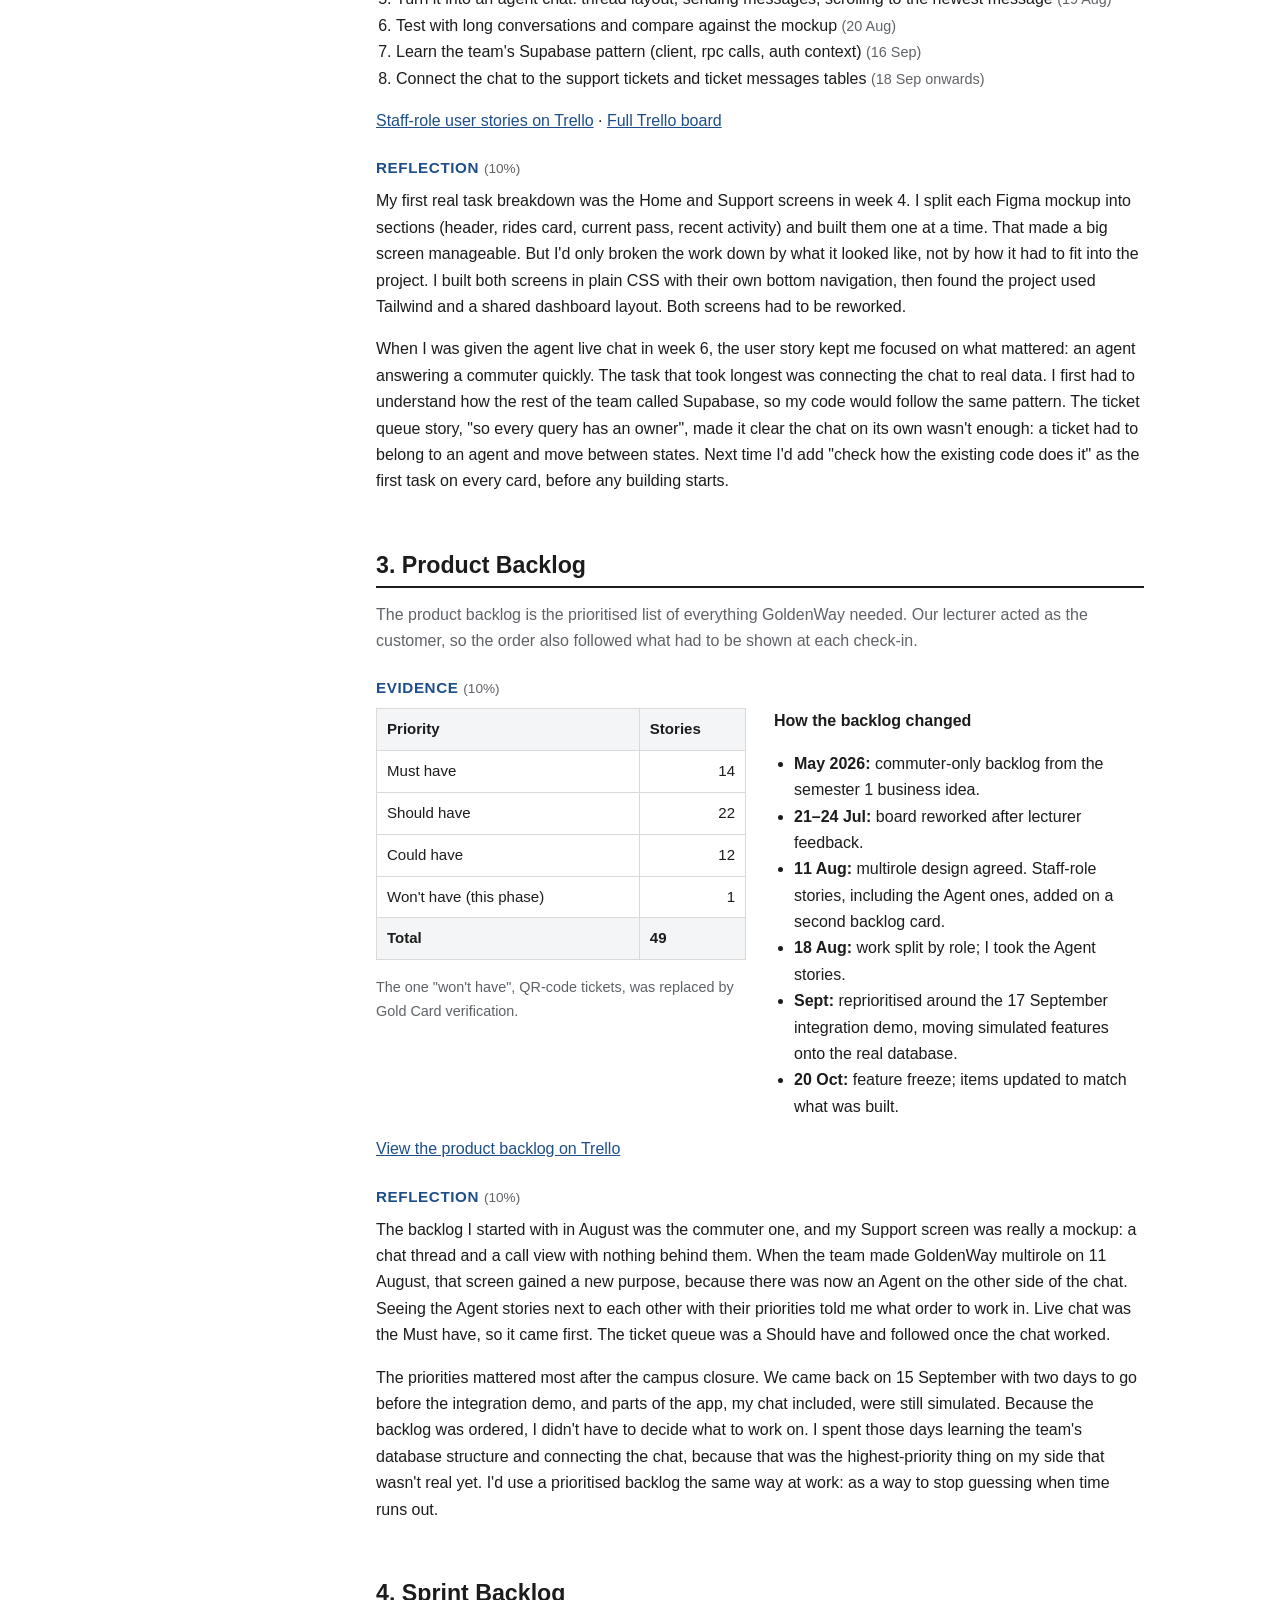
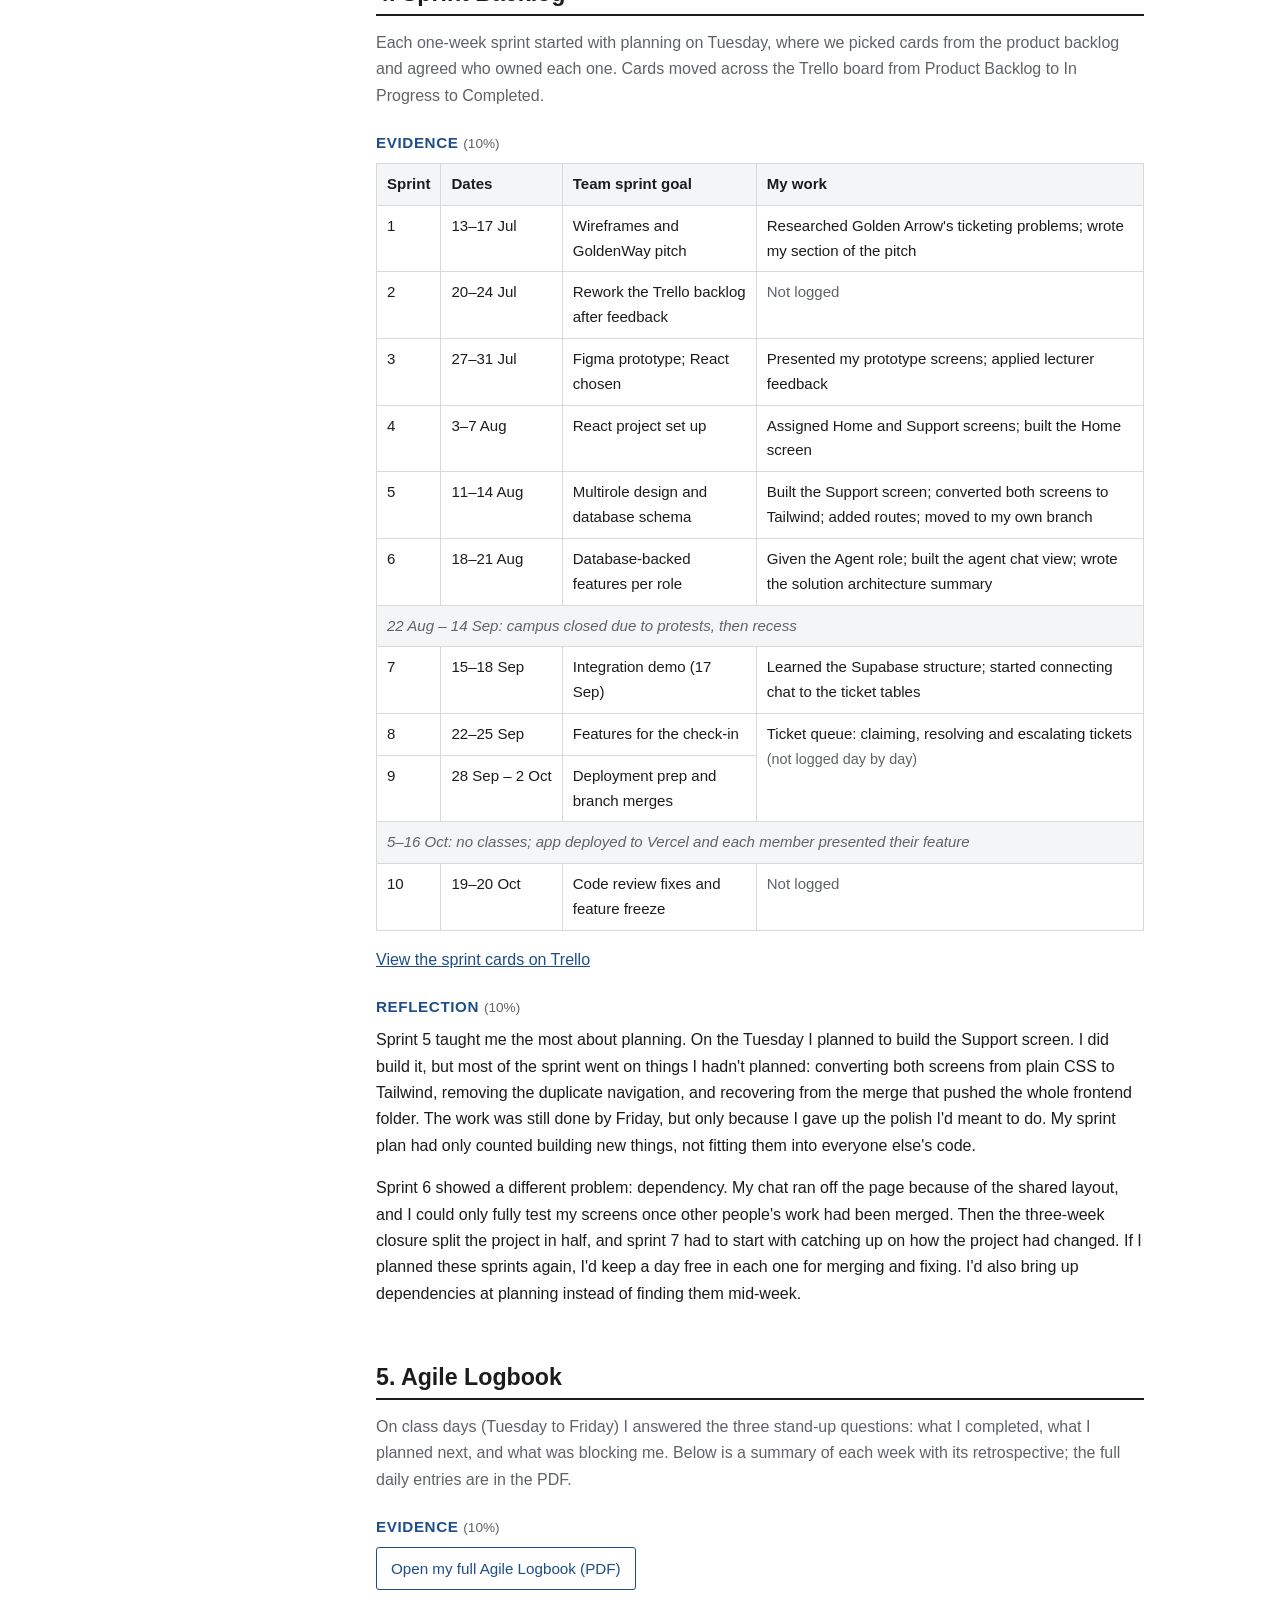
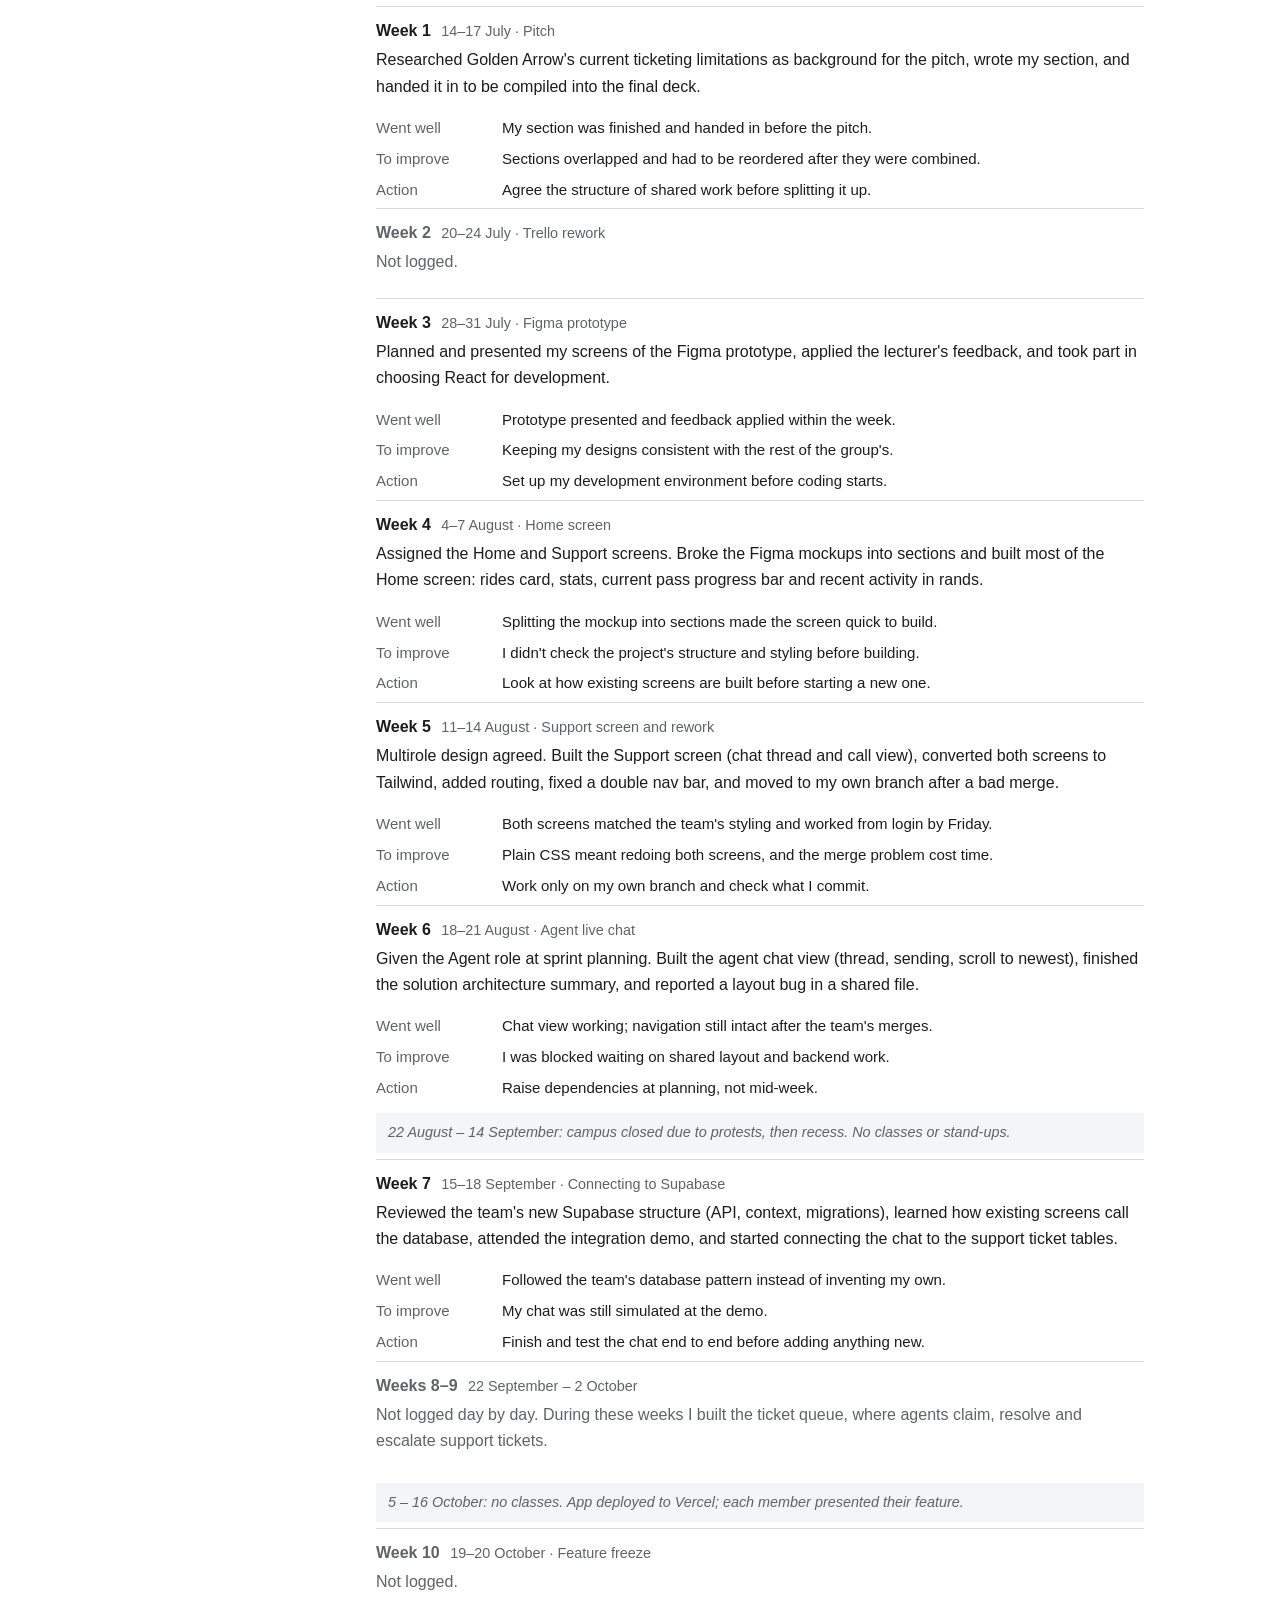
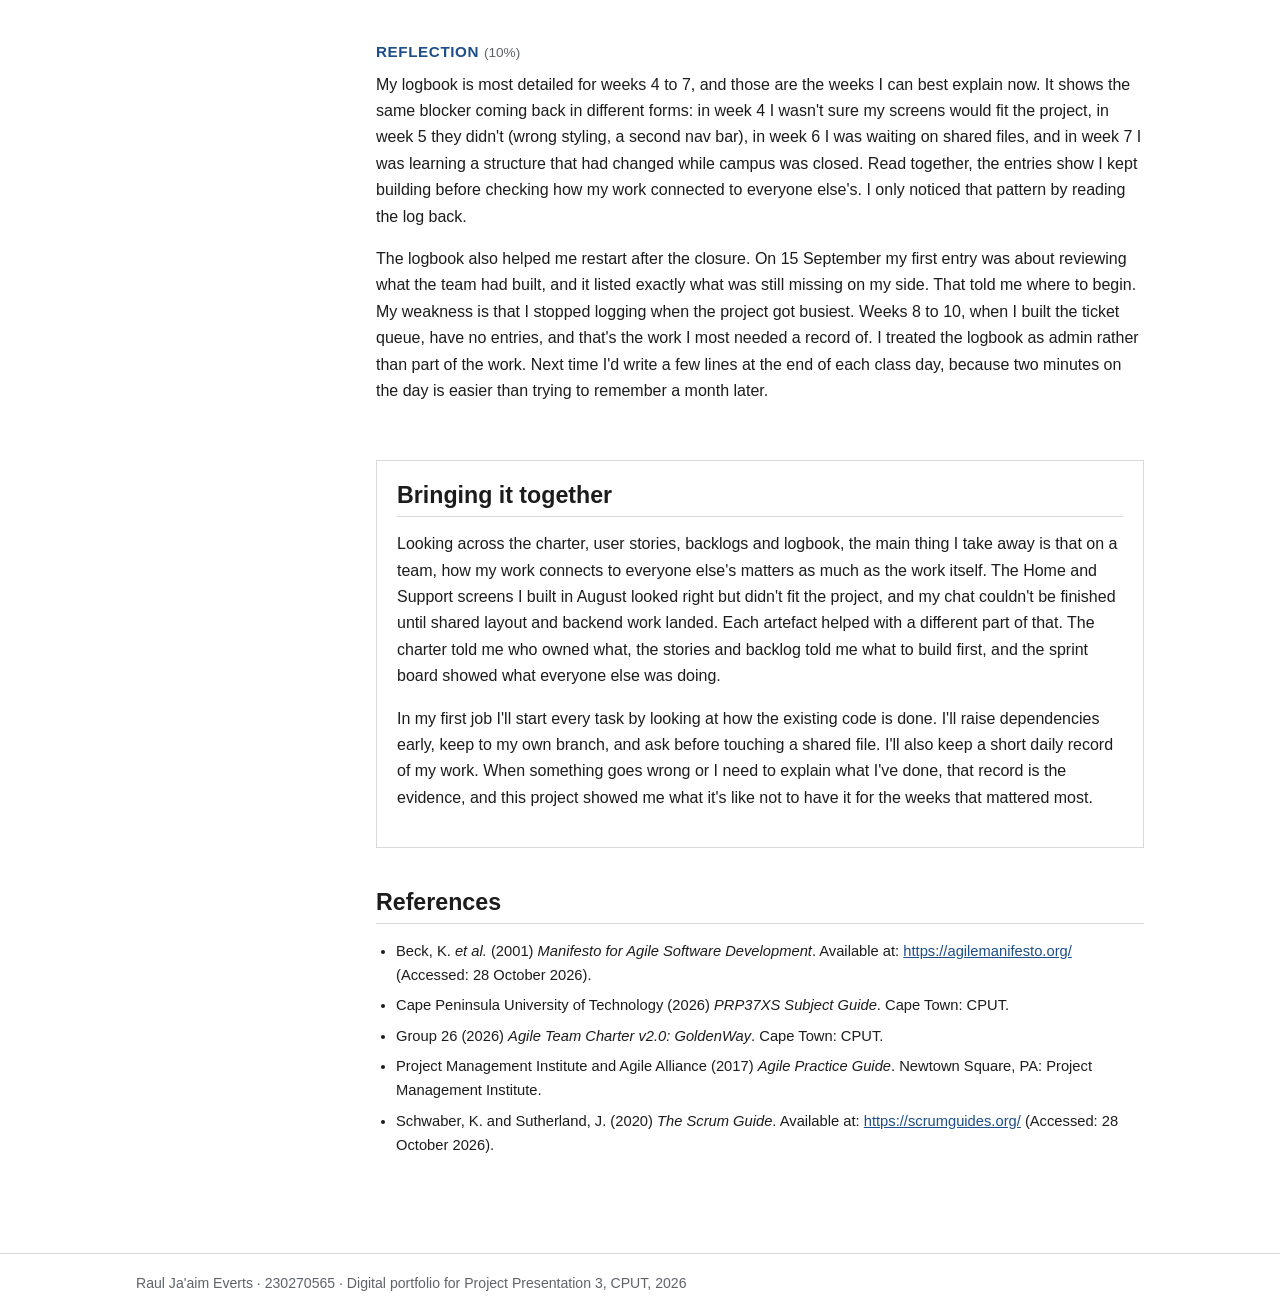
==== commit 25433eb0: "Add files via upload" ====
--- a/agile.html
+++ b/agile.html
@@ -28,7 +28,7 @@
     <div class="page-title">
       <div class="label">PRP370S · Project Presentation 3 · Assessment 2</div>
       <h1>Agile Portfolio: GoldenWay</h1>
-      <p>Evidence and reflections for the five Agile artefacts from our final-year team project. For each one I show what the artefact is, then reflect on what it meant for my part of the work.</p>
+      <p>Evidence and reflections for the five Agile artefacts from our final-year team project. For each one I show the evidence, then reflect on what it meant for my part of the work.</p>
     </div>
 
     <div class="agile-layout">
@@ -54,141 +54,120 @@
         <!-- ================= OVERVIEW ================= -->
         <section id="overview" class="artefact">
           <h2>Project overview</h2>
+          <p>Our research in semester 1 showed that Golden Arrow (GABS) commuters lose time queuing at ticket booths to load trips onto their Gold Cards. GoldenWay lets commuters buy and load trips online, while five staff roles support them the way a real GABS operation would.</p>
           <dl class="facts">
-            <dt>Project</dt><dd>GoldenWay, a mobile-first ticketing and transit app for Golden Arrow commuters</dd>
-            <dt>Team</dt><dd>Group 26, five members, each owning one user role</dd>
-            <dt>My role</dt><dd><strong>Agent</strong>: the support staff who answer commuters in live chat and manage support tickets</dd>
-            <dt>Stack</dt><dd>React, JavaScript, Supabase, SQL, deployed on Vercel</dd>
-            <dt>Method</dt><dd>Weekly sprints, Kanban board on Trello, stand-ups and weekly retrospectives</dd>
-            <dt>Board</dt><dd><a href="https://trello.com/b/xyZiSfZl/goldenway-board-updated" target="_blank" rel="noopener">Team Trello board</a></dd>
-            <!-- TODO: if the app is still live, add it here:
-            <dt>Live app</dt><dd><a href="https://YOUR-VERCEL-LINK">Vercel link</a></dd> -->
+            <dt>Team</dt><dd>Group 26, five developers, each owning one app role</dd>
+            <dt>My work</dt><dd>Commuter Home and Support screens (August), then the <strong>Agent</strong> role: the live support chat and the ticket queue where agents claim, resolve and escalate commuter queries</dd>
+            <dt>Stack</dt><dd>React, Tailwind CSS, JavaScript, Supabase (PostgreSQL with row-level security), deployed on Vercel</dd>
+            <dt>Method</dt><dd>One-week sprints, Kanban board on Trello, stand-ups on class days, weekly retrospectives</dd>
+            <dt>Customer</dt><dd>Our lecturer supervisor, who gave feedback at every demo</dd>
+            <dt>Links</dt><dd><a href="https://goldenwayapp.vercel.app/" target="_blank" rel="noopener">Live app</a> · <a href="https://trello.com/b/xyZiSfZl/goldenway-board-updated" target="_blank" rel="noopener">Team Trello board</a> · <a href="Agile_Team_Charter_v2.0.pdf">Team charter (PDF)</a> · <a href="Agile_Logbook_230270565.pdf">My logbook (PDF)</a></dd>
           </dl>
         </section>
 
         <!-- ================= 1. CHARTER ================= -->
         <section id="charter" class="artefact">
           <h2>1. Agile Team Charter</h2>
-          <p class="purpose">The charter is the team's agreement on why we were building GoldenWay, how we would work, and who owned which part.</p>
-
-          <h3 class="part">Evidence <span>(10%)</span></h3>
-          <p><strong>Product goal:</strong> a deployed, mobile-first app where commuters buy and use Gold Card trips, and each kind of Golden Arrow staff member has their own tools to support that.</p>
+          <p class="purpose">The charter is our team's social contract: why we work together, what we value, how we run our sprints and where our boundaries are. We wrote version 1.0 in May for the business idea and replaced it with version 2.0 on 20 October to match how we actually worked during development.</p>
+
+          <h3 class="part">Evidence <span>(10%)</span></h3>
+          <p><a class="button" href="Agile_Team_Charter_v2.0.pdf">Open the Agile Team Charter v2.0 (PDF)</a></p>
+
+          <p><strong>Vision:</strong> "To empower working-class commuters and students in Cape Town with a seamless, cashless, and convenient digital transit payment experience, so that no one misses their bus."</p>
+          <p><strong>Product goal for this phase:</strong> a deployed, database-backed app where every role has working features, demonstrated to our lecturer supervisor before the October portfolio submission.</p>
 
           <div class="table-wrap">
             <table>
-              <thead><tr><th>Member</th><th>Responsibility</th></tr></thead>
+              <thead><tr><th>Member</th><th>App role</th><th>Main responsibilities</th></tr></thead>
               <tbody>
-                <tr><td>Joshua Adams</td><td>Team lead; Commuter and Clerk roles; reviews and merges</td></tr>
-                <tr><td>Matthew Barron</td><td>Admin role</td></tr>
-                <tr><td>Aidan Barends</td><td>Driver role</td></tr>
-                <tr class="mine"><td>Raul Everts (me)</td><td>Agent role: support chat and ticket queue</td></tr>
-                <tr><td>Joshua Bird</td><td>Inspector role (joined August 2026)</td></tr>
+                <tr><td>Joshua Adams</td><td>Team Lead; Commuter and Clerk</td><td>Sprint planning and stand-ups, pull request reviews, database schema, authentication, notifications</td></tr>
+                <tr><td>Matthew Barron</td><td>Admin</td><td>Staff management, onboarding approvals, fare catalogue, service alerts</td></tr>
+                <tr><td>Aidan Barends</td><td>Driver</td><td>Starting runs, delay reporting, run timelines, on-time tracking</td></tr>
+                <tr><td>Joshua Bird</td><td>Inspector</td><td>Gold Card verification on tap-on, inspection history</td></tr>
+                <tr class="mine"><td>Raul Everts (me)</td><td>Agent</td><td>Support inbox, live chat, and claiming, resolving and escalating tickets</td></tr>
               </tbody>
             </table>
           </div>
 
           <div class="two-col">
             <div>
-              <p><strong>Values</strong></p>
+              <p><strong>Core values</strong> (based on the CPUT graduate attributes)</p>
               <ul>
-                <li>Ubuntu</li>
-                <li>Ownership</li>
-                <li>Technical foresight</li>
-                <li>Resilience</li>
-                <li>Ethical data handling</li>
+                <li><strong>Ubuntu:</strong> if someone is stuck, we help them before moving on.</li>
+                <li><strong>Respect:</strong> in code reviews we comment on the code, not the person.</li>
+                <li><strong>Transparency:</strong> blockers come up at stand-up, and Trello shows the real state of the work.</li>
+                <li><strong>Accountability:</strong> each member owns their role from design to a working screen.</li>
+                <li><strong>Ethical capability:</strong> simulated payments, no full card numbers stored, test data only, row-level security.</li>
+                <li><strong>Resilience:</strong> a retrospective every week, acting on at least one lesson.</li>
               </ul>
             </div>
             <div>
               <p><strong>Working agreements</strong></p>
               <ul>
-                <li>Everyone works on their own branch; nothing is pushed straight to <code>main</code>.</li>
-                <li>Changes go in through pull requests that the lead reviews.</li>
-                <li>Check with the owner before editing a file they're working on.</li>
-                <li>Planning on Tuesdays, stand-ups on class days, a retrospective every week.</li>
-                <li>Database changes go in as migrations, applied before testing.</li>
+                <li>Stand-ups on class days using the three logbook questions.</li>
+                <li>One-week sprints: planning on Tuesday, retrospective on the last class day.</li>
+                <li>Each member works on their own branch; nobody pushes to <code>main</code>.</li>
+                <li>Pull requests reviewed by the Team Lead, merged one at a time, build checked after each merge.</li>
+                <li>Shared files have one owner; ask before changing them.</li>
+                <li>Every table has row-level security; migrations go live before testing.</li>
+                <li>Can't finish a task? Tell the team on WhatsApp before the deadline, not after.</li>
               </ul>
             </div>
           </div>
 
-          <div class="todo">Check these match your copy of the charter and add anything that mattered to you personally.</div>
-
-          <div class="figures">
-            <!-- TODO: save as assets/img/agile/charter.png then replace this div with:
-                 <figure><img src="assets/img/agile/charter.png" alt="Agile Team Charter"><figcaption>Agile Team Charter</figcaption></figure> -->
-            <div class="img-slot">Screenshot of the charter<br><code>assets/img/agile/charter.png</code></div>
-          </div>
-          <p><a href="assets/docs/Agile_Team_Charter.pdf">Download the team charter (PDF)</a></p>
-
-          <h3 class="part">Reflection <span>(10%)</span></h3>
-          <div class="reflection">
-            <dl>
-              <dt>Context</dt>
-              <dd><div class="todo">The state of the team when the charter was written or updated: the lead change in July, a new member in August.</div></dd>
-              <dt>What I had to do</dt>
-              <dd><div class="todo">What the charter asked of you: owning the Agent role, following the branch and pull request rules.</div></dd>
-              <dt>What I did</dt>
-              <dd><div class="todo">How you actually worked with it, with a specific example.</div></dd>
-              <dt>What came of it</dt>
-              <dd><div class="todo">What having written agreements changed, and what you'd keep doing in a job.</div></dd>
-            </dl>
+          <p><strong>Definition of Done:</strong> a card is done when the feature works against the real database with no hardcoded data, lint and tests pass, the pull request is reviewed and merged, the screen is checked on a mobile layout, and the owner has updated Trello and their logbook.</p>
+
+          <h3 class="part">Reflection <span>(10%)</span></h3>
+          <div class="reflection-text">
+            <p>The part of the charter that affected my work most was the rule about branches and shared files. In week 5 a merge pushed the whole frontend folder to GitHub instead of its contents. I had to clone the repository again, move onto my own branch and push my screens from there. After that I was much more careful about what I committed. In week 6 the team agreed that every shared file has one owner. When my Support chat ran off the bottom of the page, I traced it to the shared dashboard layout, so I raised it with the team instead of changing a file that wasn't mine. In week 7 I did the same with the auth context and the shared API file when connecting my chat to the database.</p>
+            <p>Where I fell short was the logbook agreement. The Definition of Done says a card isn't finished until the owner has written about it in their logbook. I didn't keep that up in the busy weeks at the end of the project, so my ticket queue work isn't recorded properly even though I built it. In a job I'd want the same kind of written agreement. It meant nobody had to guess who owned what, and when something broke, the rules told us who to talk to instead of who to blame.</p>
           </div>
         </section>
 
         <!-- ================= 2. USER STORIES ================= -->
         <section id="stories" class="artefact">
           <h2>2. User Stories and Tasks</h2>
-          <p class="purpose">User stories describe a feature from the user's point of view. Each one was broken down into tasks on a Trello card.</p>
-
-          <h3 class="part">Evidence <span>(10%)</span></h3>
-          <p>The stories on my side of the app:</p>
+          <p class="purpose">A user story describes a feature from the end user's point of view. On our board each story was prioritised with MoSCoW and broken into tasks.</p>
+
+          <h3 class="part">Evidence <span>(10%)</span></h3>
+          <p>The stories I owned on the Agent side of the app:</p>
           <div class="table-wrap">
             <table>
-              <thead><tr><th>User story</th><th>Priority</th></tr></thead>
+              <thead><tr><th>User story</th><th>Priority</th><th>Status</th></tr></thead>
               <tbody>
-                <tr><td>As an agent, I want to answer commuters' support queries in live chat, so their problems are resolved quickly.</td><td class="nowrap">Must have</td></tr>
-                <tr><td>As an agent, I want to claim, resolve and escalate support tickets from a queue, so every query has an owner.</td><td class="nowrap">Should have</td></tr>
-                <tr><td>As an agent, I want to set my online status, so commuters know when an agent is available to help.</td><td class="nowrap">Could have</td></tr>
-                <tr><td>As a commuter, I want to report a problem with my trip through support chat, so it gets resolved.</td><td class="nowrap">Could have</td></tr>
+                <tr><td>As an agent, I want to answer commuters' support queries in live chat, so their problems are resolved quickly.</td><td class="nowrap">Must have</td><td>Done</td></tr>
+                <tr><td>As an agent, I want to claim, resolve and escalate support tickets from a queue, so every query has an owner.</td><td class="nowrap">Should have</td><td>Done</td></tr>
+                <tr><td>As an agent, I want to set my online status, so commuters know when an agent is available to help.</td><td class="nowrap">Could have</td><td>Done</td></tr>
+                <tr><td>As a commuter, I want to report a problem with my trip through support chat, so it gets resolved.</td><td class="nowrap">Could have</td><td>Done</td></tr>
               </tbody>
             </table>
           </div>
 
-          <p><strong>Breaking a story into tasks.</strong> Example: the live chat story.</p>
-          <div class="todo">
-            List the real tasks from your Trello card. Something like:
-            <ul>
-              <li>Create the tickets and messages tables with row-level security</li>
-              <li>Build the agent chat screen</li>
-              <li>Show new messages in real time</li>
-              <li>Link a commuter's chat to a ticket</li>
-              <li>Test with a commuter account and an agent account</li>
-            </ul>
-          </div>
-
-          <div class="figures">
-            <div class="img-slot">User stories card on Trello<br><code>assets/img/agile/user-stories.png</code></div>
-            <div class="img-slot">One of your cards with its task checklist<br><code>assets/img/agile/sprint-card.png</code></div>
-          </div>
-
-          <h3 class="part">Reflection <span>(10%)</span></h3>
-          <div class="reflection">
-            <dl>
-              <dt>Context</dt>
-              <dd><div class="todo">The Agent role only came in with the multirole design in August. What did you start from?</div></dd>
-              <dt>What I had to do</dt>
-              <dd><div class="todo">Turn your stories into tasks small enough to finish in a week.</div></dd>
-              <dt>What I did</dt>
-              <dd><div class="todo">How you split them, and anything that turned out harder than expected.</div></dd>
-              <dt>What came of it</dt>
-              <dd><div class="todo">What was delivered, and what writing from the user's side taught you.</div></dd>
-            </dl>
+          <p><strong>How the live chat story became tasks</strong> (from my logbook):</p>
+          <ol>
+            <li>Break the Figma Support mockup into parts: message thread, send box and call view <span class="muted small">(5 Aug)</span></li>
+            <li>Build the Support screen with a working send button and a call view with timer, mute and speaker <span class="muted small">(12 Aug)</span></li>
+            <li>Convert it to the project's Tailwind styling and add the <code>/support</code> route <span class="muted small">(13 Aug)</span></li>
+            <li>Make it work inside the shared dashboard layout without a second nav bar <span class="muted small">(14 Aug)</span></li>
+            <li>Turn it into an agent chat: thread layout, sending messages, scrolling to the newest message <span class="muted small">(19 Aug)</span></li>
+            <li>Test with long conversations and compare against the mockup <span class="muted small">(20 Aug)</span></li>
+            <li>Learn the team's Supabase pattern (client, rpc calls, auth context) <span class="muted small">(16 Sep)</span></li>
+            <li>Connect the chat to the support tickets and ticket messages tables <span class="muted small">(18 Sep onwards)</span></li>
+          </ol>
+
+          <p><a href="https://trello.com/c/h903LTtg/1-product-backlog-multirole-staff-roles" target="_blank" rel="noopener">Staff-role user stories on Trello</a> · <a href="https://trello.com/b/xyZiSfZl/goldenway-board-updated" target="_blank" rel="noopener">Full Trello board</a></p>
+
+          <h3 class="part">Reflection <span>(10%)</span></h3>
+          <div class="reflection-text">
+            <p>My first real task breakdown was the Home and Support screens in week 4. I split each Figma mockup into sections (header, rides card, current pass, recent activity) and built them one at a time. That made a big screen manageable. But I'd only broken the work down by what it looked like, not by how it had to fit into the project. I built both screens in plain CSS with their own bottom navigation, then found the project used Tailwind and a shared dashboard layout. Both screens had to be reworked.</p>
+            <p>When I was given the agent live chat in week 6, the user story kept me focused on what mattered: an agent answering a commuter quickly. The task that took longest was connecting the chat to real data. I first had to understand how the rest of the team called Supabase, so my code would follow the same pattern. The ticket queue story, "so every query has an owner", made it clear the chat on its own wasn't enough: a ticket had to belong to an agent and move between states. Next time I'd add "check how the existing code does it" as the first task on every card, before any building starts.</p>
           </div>
         </section>
 
         <!-- ================= 3. PRODUCT BACKLOG ================= -->
         <section id="product" class="artefact">
           <h2>3. Product Backlog</h2>
-          <p class="purpose">The product backlog is the full prioritised list of everything the app needed. We used MoSCoW priorities.</p>
+          <p class="purpose">The product backlog is the prioritised list of everything GoldenWay needed. Our lecturer acted as the customer, so the order also followed what had to be shown at each check-in.</p>
 
           <h3 class="part">Evidence <span>(10%)</span></h3>
           <div class="two-col">
@@ -210,143 +189,167 @@
             <div>
               <p><strong>How the backlog changed</strong></p>
               <ul>
-                <li><strong>May 2026:</strong> commuter-only backlog carried over from the previous subject.</li>
-                <li><strong>July 2026:</strong> board reorganised after lecturer feedback.</li>
-                <li><strong>11 Aug 2026:</strong> multirole design added; stories for Agent and the other staff roles put on a second backlog card.</li>
-                <li><strong>Sept 2026:</strong> reprioritised around lecturer check-ins.</li>
-                <li><strong>20 Oct 2026:</strong> feature freeze; items updated to match what was built.</li>
+                <li><strong>May 2026:</strong> commuter-only backlog from the semester 1 business idea.</li>
+                <li><strong>21–24 Jul:</strong> board reworked after lecturer feedback.</li>
+                <li><strong>11 Aug:</strong> multirole design agreed. Staff-role stories, including the Agent ones, added on a second backlog card.</li>
+                <li><strong>18 Aug:</strong> work split by role; I took the Agent stories.</li>
+                <li><strong>Sept:</strong> reprioritised around the 17 September integration demo, moving simulated features onto the real database.</li>
+                <li><strong>20 Oct:</strong> feature freeze; items updated to match what was built.</li>
               </ul>
             </div>
           </div>
-          <div class="todo">Add a line on where the Agent stories sat in the backlog and whether any moved priority.</div>
-
-          <div class="figures">
-            <div class="img-slot">The whole Trello board<br><code>assets/img/agile/trello-board.png</code></div>
-            <div class="img-slot">The staff-roles backlog card<br><code>assets/img/agile/product-backlog.png</code></div>
-          </div>
-
-          <h3 class="part">Reflection <span>(10%)</span></h3>
-          <div class="reflection">
-            <dl>
-              <dt>Context</dt>
-              <dd><div class="todo">The backlog started commuter-only and grew when staff roles were added.</div></dd>
-              <dt>What I had to do</dt>
-              <dd><div class="todo">Your part in keeping it accurate for the Agent role.</div></dd>
-              <dt>What I did</dt>
-              <dd><div class="todo">How you decided what the Agent side needed first, and how feedback changed it.</div></dd>
-              <dt>What came of it</dt>
-              <dd><div class="todo">What a prioritised list did for the team when time ran short.</div></dd>
-            </dl>
+          <p><a href="https://trello.com/b/xyZiSfZl/goldenway-board-updated" target="_blank" rel="noopener">View the product backlog on Trello</a></p>
+
+          <h3 class="part">Reflection <span>(10%)</span></h3>
+          <div class="reflection-text">
+            <p>The backlog I started with in August was the commuter one, and my Support screen was really a mockup: a chat thread and a call view with nothing behind them. When the team made GoldenWay multirole on 11 August, that screen gained a new purpose, because there was now an Agent on the other side of the chat. Seeing the Agent stories next to each other with their priorities told me what order to work in. Live chat was the Must have, so it came first. The ticket queue was a Should have and followed once the chat worked.</p>
+            <p>The priorities mattered most after the campus closure. We came back on 15 September with two days to go before the integration demo, and parts of the app, my chat included, were still simulated. Because the backlog was ordered, I didn't have to decide what to work on. I spent those days learning the team's database structure and connecting the chat, because that was the highest-priority thing on my side that wasn't real yet. I'd use a prioritised backlog the same way at work: as a way to stop guessing when time runs out.</p>
           </div>
         </section>
 
         <!-- ================= 4. SPRINT BACKLOG ================= -->
         <section id="sprint" class="artefact">
           <h2>4. Sprint Backlog</h2>
-          <p class="purpose">The sprint backlog is what the team committed to in each one-week sprint, tracked on Trello.</p>
+          <p class="purpose">Each one-week sprint started with planning on Tuesday, where we picked cards from the product backlog and agreed who owned each one. Cards moved across the Trello board from Product Backlog to In Progress to Completed.</p>
 
           <h3 class="part">Evidence <span>(10%)</span></h3>
           <div class="table-wrap">
             <table>
-              <thead><tr><th>Sprint</th><th>Dates</th><th>Team goal</th><th>My work</th></tr></thead>
+              <thead><tr><th>Sprint</th><th>Dates</th><th>Team sprint goal</th><th>My work</th></tr></thead>
               <tbody>
-                <tr><td>1</td><td class="nowrap">13–17 Jul</td><td>Wireframes and pitch</td><td><div class="todo"></div></td></tr>
-                <tr><td>2</td><td class="nowrap">20–24 Jul</td><td>Trello board rework</td><td><div class="todo"></div></td></tr>
-                <tr><td>3</td><td class="nowrap">27–31 Jul</td><td>Figma prototype; React chosen</td><td><div class="todo"></div></td></tr>
-                <tr><td>4</td><td class="nowrap">3–7 Aug</td><td>React project set up</td><td><div class="todo"></div></td></tr>
-                <tr><td>5</td><td class="nowrap">11–14 Aug</td><td>Multirole design, database, auth</td><td><div class="todo"></div></td></tr>
-                <tr><td>6</td><td class="nowrap">18–21 Aug</td><td>Database-backed features per role</td><td><div class="todo"></div></td></tr>
+                <tr><td>1</td><td class="nowrap">13–17 Jul</td><td>Wireframes and GoldenWay pitch</td><td>Researched Golden Arrow's ticketing problems; wrote my section of the pitch</td></tr>
+                <tr><td>2</td><td class="nowrap">20–24 Jul</td><td>Rework the Trello backlog after feedback</td><td class="muted">Not logged</td></tr>
+                <tr><td>3</td><td class="nowrap">27–31 Jul</td><td>Figma prototype; React chosen</td><td>Presented my prototype screens; applied lecturer feedback</td></tr>
+                <tr><td>4</td><td class="nowrap">3–7 Aug</td><td>React project set up</td><td>Assigned Home and Support screens; built the Home screen</td></tr>
+                <tr><td>5</td><td class="nowrap">11–14 Aug</td><td>Multirole design and database schema</td><td>Built the Support screen; converted both screens to Tailwind; added routes; moved to my own branch</td></tr>
+                <tr><td>6</td><td class="nowrap">18–21 Aug</td><td>Database-backed features per role</td><td>Given the Agent role; built the agent chat view; wrote the solution architecture summary</td></tr>
                 <tr class="note"><td colspan="4">22 Aug – 14 Sep: campus closed due to protests, then recess</td></tr>
-                <tr><td>7</td><td class="nowrap">15–18 Sep</td><td>Quality pass and supervisor demo</td><td><div class="todo"></div></td></tr>
-                <tr><td>8</td><td class="nowrap">22–25 Sep</td><td>Features for the check-in</td><td><div class="todo"></div></td></tr>
-                <tr><td>9</td><td class="nowrap">28 Sep – 2 Oct</td><td>Deployment prep and final merges</td><td><div class="todo"></div></td></tr>
-                <tr class="note"><td colspan="4">5–16 Oct: no classes; app submitted and each member presented their feature</td></tr>
-                <tr><td>10</td><td class="nowrap">19–20 Oct</td><td>Code-review fixes and feature freeze</td><td><div class="todo"></div></td></tr>
+                <tr><td>7</td><td class="nowrap">15–18 Sep</td><td>Integration demo (17 Sep)</td><td>Learned the Supabase structure; started connecting chat to the ticket tables</td></tr>
+                <tr><td>8</td><td class="nowrap">22–25 Sep</td><td>Features for the check-in</td><td rowspan="2">Ticket queue: claiming, resolving and escalating tickets <span class="muted small">(not logged day by day)</span></td></tr>
+                <tr><td>9</td><td class="nowrap">28 Sep – 2 Oct</td><td>Deployment prep and branch merges</td></tr>
+                <tr class="note"><td colspan="4">5–16 Oct: no classes; app deployed to Vercel and each member presented their feature</td></tr>
+                <tr><td>10</td><td class="nowrap">19–20 Oct</td><td>Code review fixes and feature freeze</td><td class="muted">Not logged</td></tr>
               </tbody>
             </table>
           </div>
-
-          <div class="figures">
-            <div class="img-slot">In Progress / Completed lists on Trello<br><code>assets/img/agile/completed.png</code></div>
-            <div class="img-slot">One of your Agent sprint cards<br><code>assets/img/agile/agent-sprint.png</code></div>
-          </div>
-
-          <h3 class="part">Reflection <span>(10%)</span></h3>
-          <div class="reflection">
-            <dl>
-              <dt>Context</dt>
-              <dd><div class="todo">One-week sprints planned on Tuesdays, with a three-week gap in the middle.</div></dd>
-              <dt>What I had to do</dt>
-              <dd><div class="todo">Deliver the Agent features sprint by sprint alongside four other roles.</div></dd>
-              <dt>What I did</dt>
-              <dd><div class="todo">How you planned your share, and what you did when something didn't fit or a merge broke.</div></dd>
-              <dt>What came of it</dt>
-              <dd><div class="todo">Did your work make the feature freeze? What would you plan differently?</div></dd>
-            </dl>
+          <p><a href="https://trello.com/b/xyZiSfZl/goldenway-board-updated" target="_blank" rel="noopener">View the sprint cards on Trello</a></p>
+
+          <h3 class="part">Reflection <span>(10%)</span></h3>
+          <div class="reflection-text">
+            <p>Sprint 5 taught me the most about planning. On the Tuesday I planned to build the Support screen. I did build it, but most of the sprint went on things I hadn't planned: converting both screens from plain CSS to Tailwind, removing the duplicate navigation, and recovering from the merge that pushed the whole frontend folder. The work was still done by Friday, but only because I gave up the polish I'd meant to do. My sprint plan had only counted building new things, not fitting them into everyone else's code.</p>
+            <p>Sprint 6 showed a different problem: dependency. My chat ran off the page because of the shared layout, and I could only fully test my screens once other people's work had been merged. Then the three-week closure split the project in half, and sprint 7 had to start with catching up on how the project had changed. If I planned these sprints again, I'd keep a day free in each one for merging and fixing. I'd also bring up dependencies at planning instead of finding them mid-week.</p>
           </div>
         </section>
 
         <!-- ================= 5. LOGBOOK ================= -->
         <section id="logbook" class="artefact">
           <h2>5. Agile Logbook</h2>
-          <p class="purpose">My weekly record of stand-ups and retrospectives: what I worked on, what got in the way, and what I changed.</p>
-
-          <h3 class="part">Evidence <span>(10%)</span></h3>
-          <!-- Replace each empty todo cell with your own text. -->
-          <div class="table-wrap">
-            <table>
-              <thead><tr><th>Week</th><th>Dates</th><th>Worked on</th><th>Blockers</th><th>Retro: keep / change</th></tr></thead>
-              <tbody>
-                <tr><td>1</td><td class="nowrap">13–17 Jul</td><td><div class="todo"></div></td><td><div class="todo"></div></td><td><div class="todo"></div></td></tr>
-                <tr><td>2</td><td class="nowrap">20–24 Jul</td><td><div class="todo"></div></td><td><div class="todo"></div></td><td><div class="todo"></div></td></tr>
-                <tr><td>3</td><td class="nowrap">27–31 Jul</td><td><div class="todo"></div></td><td><div class="todo"></div></td><td><div class="todo"></div></td></tr>
-                <tr><td>4</td><td class="nowrap">3–7 Aug</td><td><div class="todo"></div></td><td><div class="todo"></div></td><td><div class="todo"></div></td></tr>
-                <tr><td>5</td><td class="nowrap">11–14 Aug</td><td><div class="todo"></div></td><td><div class="todo"></div></td><td><div class="todo"></div></td></tr>
-                <tr><td>6</td><td class="nowrap">18–21 Aug</td><td><div class="todo"></div></td><td><div class="todo"></div></td><td><div class="todo"></div></td></tr>
-                <tr class="note"><td colspan="5">22 Aug – 14 Sep: campus closed, then recess</td></tr>
-                <tr><td>7</td><td class="nowrap">15–18 Sep</td><td><div class="todo"></div></td><td><div class="todo"></div></td><td><div class="todo"></div></td></tr>
-                <tr><td>8</td><td class="nowrap">22–25 Sep</td><td><div class="todo"></div></td><td><div class="todo"></div></td><td><div class="todo"></div></td></tr>
-                <tr><td>9</td><td class="nowrap">28 Sep – 2 Oct</td><td><div class="todo"></div></td><td><div class="todo"></div></td><td><div class="todo"></div></td></tr>
-                <tr class="note"><td colspan="5">5–16 Oct: no classes; feature presentations</td></tr>
-                <tr><td>10</td><td class="nowrap">19–20 Oct</td><td><div class="todo"></div></td><td><div class="todo"></div></td><td><div class="todo"></div></td></tr>
-              </tbody>
-            </table>
-          </div>
-
-          <div class="figures">
-            <div class="img-slot">A page of your logbook<br><code>assets/img/agile/logbook.png</code></div>
-            <div class="img-slot">A weekly retrospective card on Trello<br><code>assets/img/agile/retrospective.png</code></div>
-          </div>
-          <p><a href="assets/docs/Logbook_230270565.pdf">Download my full logbook (PDF)</a></p>
-
-          <h3 class="part">Reflection <span>(10%)</span></h3>
-          <div class="reflection">
-            <dl>
-              <dt>Context</dt>
-              <dd><div class="todo">Keeping a weekly record over the term, including the gaps.</div></dd>
-              <dt>What I had to do</dt>
-              <dd><div class="todo">Log stand-ups and retros as they happened, not all at the end.</div></dd>
-              <dt>What I did</dt>
-              <dd><div class="todo">How you kept it up, and how it helped you pick up after the three-week break.</div></dd>
-              <dt>What came of it</dt>
-              <dd><div class="todo">A pattern you noticed looking back, and what you'd change.</div></dd>
-            </dl>
+          <p class="purpose">On class days (Tuesday to Friday) I answered the three stand-up questions: what I completed, what I planned next, and what was blocking me. Below is a summary of each week with its retrospective; the full daily entries are in the PDF.</p>
+
+          <h3 class="part">Evidence <span>(10%)</span></h3>
+          <p><a class="button" href="Agile_Logbook_230270565.pdf">Open my full Agile Logbook (PDF)</a></p>
+
+          <div class="week">
+            <h4>Week 1 <span>14–17 July · Pitch</span></h4>
+            <p>Researched Golden Arrow's current ticketing limitations as background for the pitch, wrote my section, and handed it in to be compiled into the final deck.</p>
+            <dl class="facts">
+              <dt>Went well</dt><dd>My section was finished and handed in before the pitch.</dd>
+              <dt>To improve</dt><dd>Sections overlapped and had to be reordered after they were combined.</dd>
+              <dt>Action</dt><dd>Agree the structure of shared work before splitting it up.</dd>
+            </dl>
+          </div>
+
+          <div class="week unlogged">
+            <h4>Week 2 <span>20–24 July · Trello rework</span></h4>
+            <p>Not logged.</p>
+          </div>
+
+          <div class="week">
+            <h4>Week 3 <span>28–31 July · Figma prototype</span></h4>
+            <p>Planned and presented my screens of the Figma prototype, applied the lecturer's feedback, and took part in choosing React for development.</p>
+            <dl class="facts">
+              <dt>Went well</dt><dd>Prototype presented and feedback applied within the week.</dd>
+              <dt>To improve</dt><dd>Keeping my designs consistent with the rest of the group's.</dd>
+              <dt>Action</dt><dd>Set up my development environment before coding starts.</dd>
+            </dl>
+          </div>
+
+          <div class="week">
+            <h4>Week 4 <span>4–7 August · Home screen</span></h4>
+            <p>Assigned the Home and Support screens. Broke the Figma mockups into sections and built most of the Home screen: rides card, stats, current pass progress bar and recent activity in rands.</p>
+            <dl class="facts">
+              <dt>Went well</dt><dd>Splitting the mockup into sections made the screen quick to build.</dd>
+              <dt>To improve</dt><dd>I didn't check the project's structure and styling before building.</dd>
+              <dt>Action</dt><dd>Look at how existing screens are built before starting a new one.</dd>
+            </dl>
+          </div>
+
+          <div class="week">
+            <h4>Week 5 <span>11–14 August · Support screen and rework</span></h4>
+            <p>Multirole design agreed. Built the Support screen (chat thread and call view), converted both screens to Tailwind, added routing, fixed a double nav bar, and moved to my own branch after a bad merge.</p>
+            <dl class="facts">
+              <dt>Went well</dt><dd>Both screens matched the team's styling and worked from login by Friday.</dd>
+              <dt>To improve</dt><dd>Plain CSS meant redoing both screens, and the merge problem cost time.</dd>
+              <dt>Action</dt><dd>Work only on my own branch and check what I commit.</dd>
+            </dl>
+          </div>
+
+          <div class="week">
+            <h4>Week 6 <span>18–21 August · Agent live chat</span></h4>
+            <p>Given the Agent role at sprint planning. Built the agent chat view (thread, sending, scroll to newest), finished the solution architecture summary, and reported a layout bug in a shared file.</p>
+            <dl class="facts">
+              <dt>Went well</dt><dd>Chat view working; navigation still intact after the team's merges.</dd>
+              <dt>To improve</dt><dd>I was blocked waiting on shared layout and backend work.</dd>
+              <dt>Action</dt><dd>Raise dependencies at planning, not mid-week.</dd>
+            </dl>
+          </div>
+
+          <div class="gap-note">22 August – 14 September: campus closed due to protests, then recess. No classes or stand-ups.</div>
+
+          <div class="week">
+            <h4>Week 7 <span>15–18 September · Connecting to Supabase</span></h4>
+            <p>Reviewed the team's new Supabase structure (API, context, migrations), learned how existing screens call the database, attended the integration demo, and started connecting the chat to the support ticket tables.</p>
+            <dl class="facts">
+              <dt>Went well</dt><dd>Followed the team's database pattern instead of inventing my own.</dd>
+              <dt>To improve</dt><dd>My chat was still simulated at the demo.</dd>
+              <dt>Action</dt><dd>Finish and test the chat end to end before adding anything new.</dd>
+            </dl>
+          </div>
+
+          <div class="week unlogged">
+            <h4>Weeks 8–9 <span>22 September – 2 October</span></h4>
+            <p>Not logged day by day. During these weeks I built the ticket queue, where agents claim, resolve and escalate support tickets.</p>
+          </div>
+
+          <div class="gap-note">5 – 16 October: no classes. App deployed to Vercel; each member presented their feature.</div>
+
+          <div class="week unlogged">
+            <h4>Week 10 <span>19–20 October · Feature freeze</span></h4>
+            <p>Not logged.</p>
+          </div>
+
+          <h3 class="part">Reflection <span>(10%)</span></h3>
+          <div class="reflection-text">
+            <p>My logbook is most detailed for weeks 4 to 7, and those are the weeks I can best explain now. It shows the same blocker coming back in different forms: in week 4 I wasn't sure my screens would fit the project, in week 5 they didn't (wrong styling, a second nav bar), in week 6 I was waiting on shared files, and in week 7 I was learning a structure that had changed while campus was closed. Read together, the entries show I kept building before checking how my work connected to everyone else's. I only noticed that pattern by reading the log back.</p>
+            <p>The logbook also helped me restart after the closure. On 15 September my first entry was about reviewing what the team had built, and it listed exactly what was still missing on my side. That told me where to begin. My weakness is that I stopped logging when the project got busiest. Weeks 8 to 10, when I built the ticket queue, have no entries, and that's the work I most needed a record of. I treated the logbook as admin rather than part of the work. Next time I'd write a few lines at the end of each class day, because two minutes on the day is easier than trying to remember a month later.</p>
           </div>
         </section>
 
         <!-- ================= CONNECT ================= -->
         <section id="workplace" class="workplace">
           <h2>Bringing it together</h2>
-          <div class="todo">One or two paragraphs linking all five artefacts. What do they show about how you work in a team, and what will you carry into your first job?</div>
+          <p>Looking across the charter, user stories, backlogs and logbook, the main thing I take away is that on a team, how my work connects to everyone else's matters as much as the work itself. The Home and Support screens I built in August looked right but didn't fit the project, and my chat couldn't be finished until shared layout and backend work landed. Each artefact helped with a different part of that. The charter told me who owned what, the stories and backlog told me what to build first, and the sprint board showed what everyone else was doing.</p>
+          <p>In my first job I'll start every task by looking at how the existing code is done. I'll raise dependencies early, keep to my own branch, and ask before touching a shared file. I'll also keep a short daily record of my work. When something goes wrong or I need to explain what I've done, that record is the evidence, and this project showed me what it's like not to have it for the weeks that mattered most.</p>
         </section>
 
         <section id="references">
           <h2>References</h2>
           <ul class="refs">
-            <li>Beck, K. <em>et al.</em> (2001) <em>Manifesto for Agile Software Development</em>. Available at: <a href="https://agilemanifesto.org/">https://agilemanifesto.org/</a> (Accessed: 26 October 2026).</li>
+            <li>Beck, K. <em>et al.</em> (2001) <em>Manifesto for Agile Software Development</em>. Available at: <a href="https://agilemanifesto.org/">https://agilemanifesto.org/</a> (Accessed: 28 October 2026).</li>
             <li>Cape Peninsula University of Technology (2026) <em>PRP37XS Subject Guide</em>. Cape Town: CPUT.</li>
+            <li>Group 26 (2026) <em>Agile Team Charter v2.0: GoldenWay</em>. Cape Town: CPUT.</li>
             <li>Project Management Institute and Agile Alliance (2017) <em>Agile Practice Guide</em>. Newtown Square, PA: Project Management Institute.</li>
-            <li>Schwaber, K. and Sutherland, J. (2020) <em>The Scrum Guide</em>. Available at: <a href="https://scrumguides.org/">https://scrumguides.org/</a> (Accessed: 26 October 2026).</li>
+            <li>Schwaber, K. and Sutherland, J. (2020) <em>The Scrum Guide</em>. Available at: <a href="https://scrumguides.org/">https://scrumguides.org/</a> (Accessed: 28 October 2026).</li>
           </ul>
         </section>
 
--- a/style.css
+++ b/style.css
@@ -195,3 +195,12 @@
 
 /* Let wide tables scroll inside their box instead of stretching the page */
 .agile-layout > *, .cv-layout > *, .two-col > * { min-width: 0; }
+
+/* Logbook weeks */
+.week { border-top: 1px solid var(--line); padding: 14px 0 6px; }
+.week h4 { margin: 0 0 6px; font-size: 1rem; }
+.week h4 span { color: var(--muted); font-weight: 400; font-size: .9rem; margin-left: 6px; }
+.week .facts { grid-template-columns: 110px 1fr; font-size: .94rem; margin-top: 8px; }
+.week.unlogged { color: var(--muted); }
+.gap-note { background: var(--soft); padding: 8px 12px; font-size: .9rem; color: var(--muted); font-style: italic; margin: 6px 0; }
+.reflection-text p:last-child { margin-bottom: 0; }
